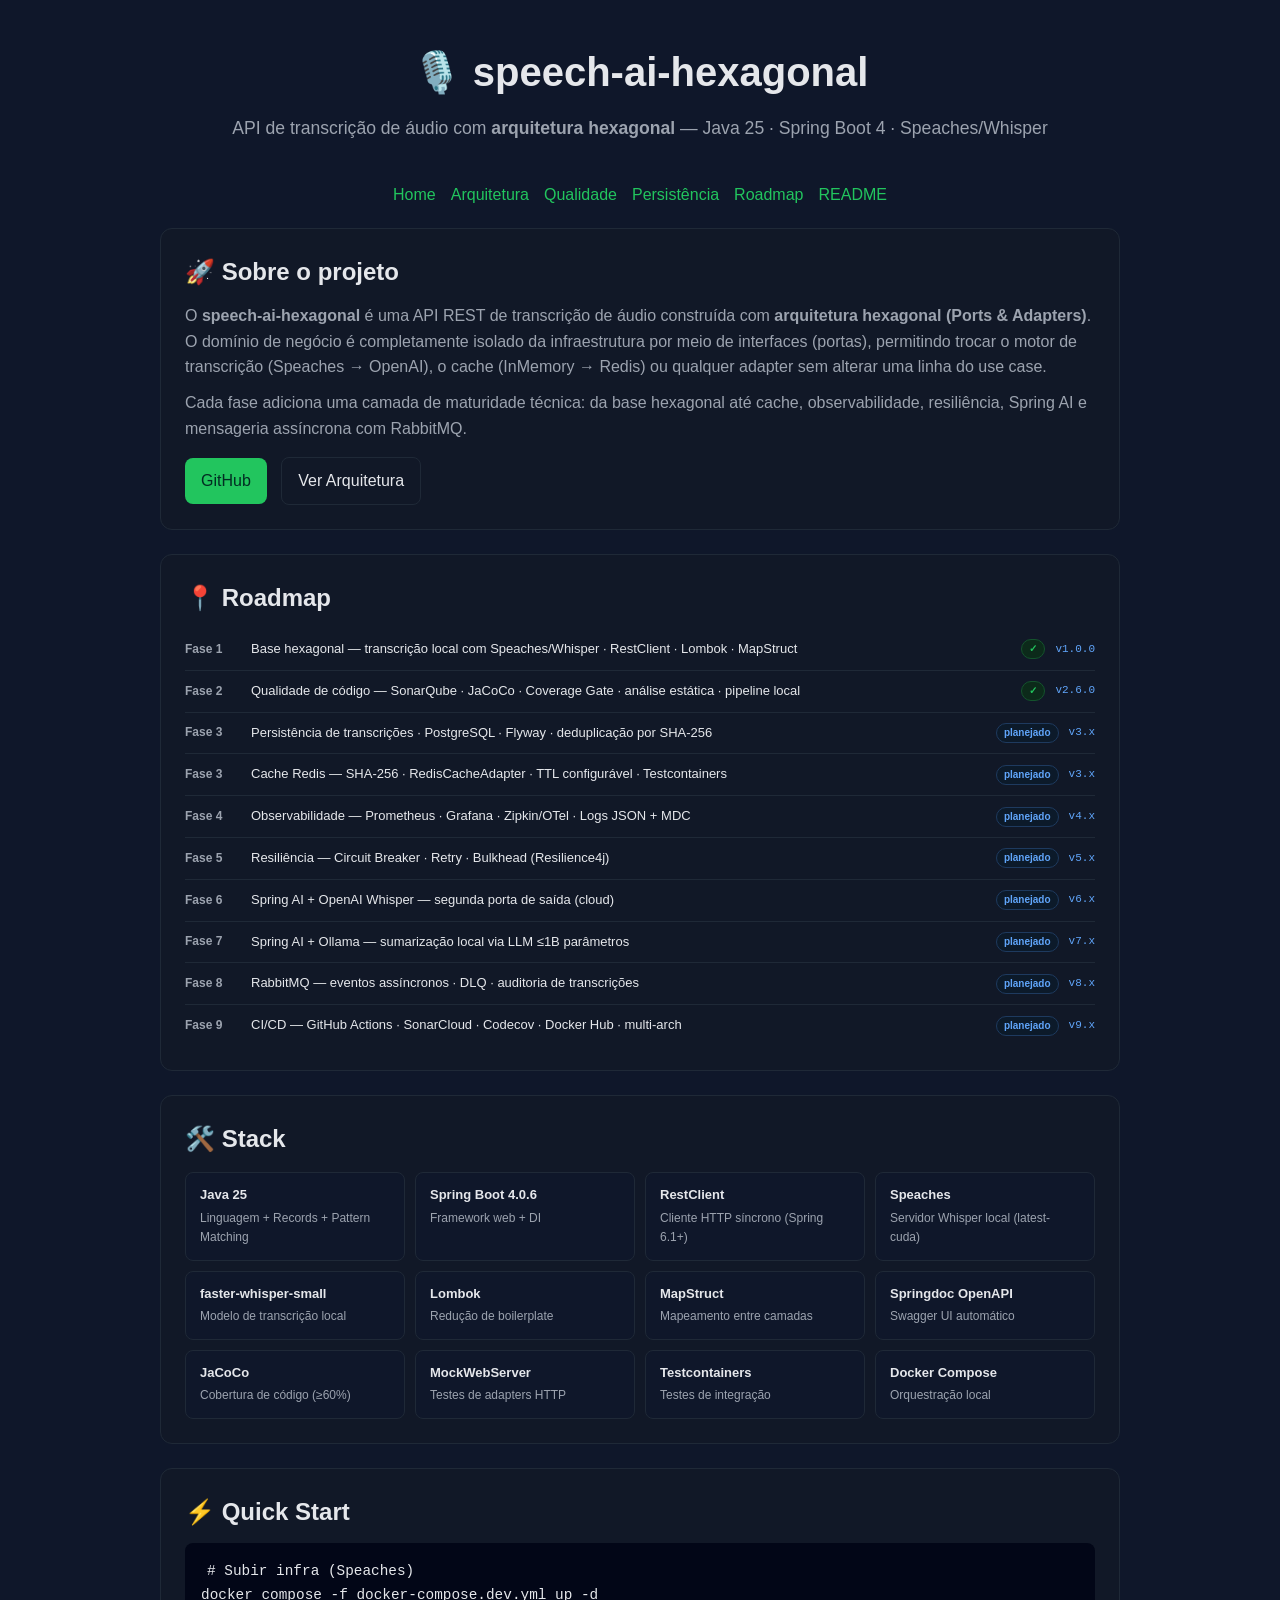
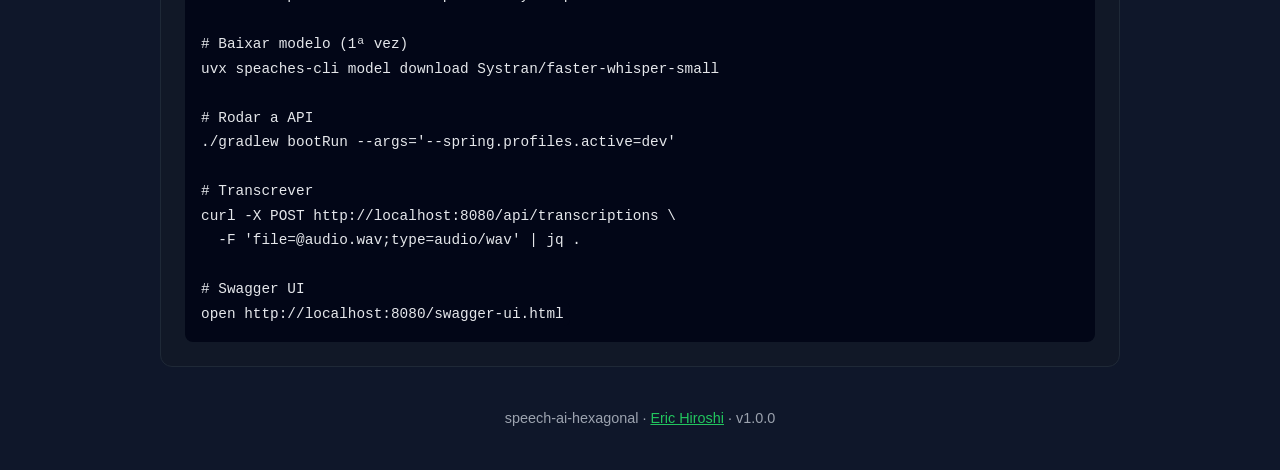
==== docs/index.html @ 63d4f08a "chore(database): configurar PostgreSQL, JPA e Flyway na infraestrutura - adicionar dependências Spri" ====
<!DOCTYPE html>
<html lang="pt-BR">
<head>
  <meta charset="UTF-8" />
  <meta name="viewport" content="width=device-width, initial-scale=1.0" />
  <title>speech-ai-hexagonal</title>
  <link rel="stylesheet" href="styles.css" />
  <style>
    .stack-grid { display: grid; grid-template-columns: repeat(auto-fit, minmax(180px, 1fr)); gap: 10px; margin-top: 14px; }
    .stack-item { background: #0f172a; border: 1px solid var(--border); border-radius: 8px; padding: 12px 14px; }
    .stack-item .name { font-size: 13px; font-weight: 600; color: var(--text); }
    .stack-item .desc { font-size: 12px; color: var(--muted); margin-top: 3px; }
    .badge { display: inline-block; font-size: 10px; font-weight: 600; padding: 1px 7px; border-radius: 99px; vertical-align: middle; margin-left: 5px; }
    .done    { background: #0c2a1a; color: #22c55e; border: 1px solid #14532d; }
    .planned { background: #0c1a2a; color: #60a5fa; border: 1px solid #1e3a5f; }
    .phase-row { display: flex; align-items: center; gap: 10px; padding: 10px 0; border-bottom: 1px solid var(--border); }
    .phase-row:last-child { border-bottom: none; }
    .phase-num { font-size: 12px; font-weight: 600; color: var(--muted); min-width: 56px; }
    .phase-desc { font-size: 13px; color: var(--text); flex: 1; }
    .phase-ver { font-size: 11px; color: #60a5fa; font-family: 'Courier New', monospace; }
  </style>
</head>
<body>
  <div class="container">
    <header>
      <h1>🎙️ speech-ai-hexagonal</h1>
      <p class="subtitle">API de transcrição de áudio com <strong>arquitetura hexagonal</strong> — Java 25 · Spring Boot 4 · Speaches/Whisper</p>
    </header>

    <nav>
      <a href="index.html">Home</a>
      <a href="architecture.html">Arquitetura</a>
      <a href="quality.html">Qualidade</a>
      <a href="persistence.html">Persistência</a>
      <a href="roadmap.html">Roadmap</a>
      <a href="https://github.com/erichiroshi/speech-ai-hexagonal/blob/main/README.md">README</a>
    </nav>

    <section class="card">
      <h2>🚀 Sobre o projeto</h2>
      <p>
        O <strong>speech-ai-hexagonal</strong> é uma API REST de transcrição de áudio construída com
        <strong>arquitetura hexagonal (Ports &amp; Adapters)</strong>.
        O domínio de negócio é completamente isolado da infraestrutura por meio de interfaces (portas),
        permitindo trocar o motor de transcrição (Speaches → OpenAI), o cache (InMemory → Redis) ou
        qualquer adapter sem alterar uma linha do use case.
      </p>
      <p style="margin-top:10px">
        Cada fase adiciona uma camada de maturidade técnica: da base hexagonal até cache, observabilidade,
        resiliência, Spring AI e mensageria assíncrona com RabbitMQ.
      </p>
      <div class="actions">
        <a href="https://github.com/erichiroshi/speech-ai-hexagonal" class="btn btn-primary" target="_blank">GitHub</a>
        <a href="architecture.html" class="btn btn-outline">Ver Arquitetura</a>
      </div>
    </section>

    <section class="card">
      <h2>📍 Roadmap</h2>

      <div class="phase-row">
        <span class="phase-num">Fase 1</span>
        <span class="phase-desc">
          Base hexagonal — transcrição local com Speaches/Whisper · RestClient · Lombok · MapStruct
        </span>
        <span class="badge done">✓</span>
        <span class="phase-ver">v1.0.0</span>
      </div>

      <div class="phase-row">
        <span class="phase-num">Fase 2</span>
        <span class="phase-desc">
          Qualidade de código — SonarQube · JaCoCo · Coverage Gate · análise estática · pipeline local
        </span>
        <span class="badge done">✓</span>
        <span class="phase-ver">v2.6.0</span>
      </div>

      <div class="phase-row">
        <span class="phase-num">Fase 3</span>
        <span class="phase-desc">
          Persistência de transcrições · PostgreSQL · Flyway · deduplicação por SHA-256
        </span>
        <span class="badge planned">planejado</span>
        <span class="phase-ver">v3.x</span>
      </div>

      <div class="phase-row">
        <span class="phase-num">Fase 3</span>
        <span class="phase-desc">
          Cache Redis — SHA-256 · RedisCacheAdapter · TTL configurável · Testcontainers
        </span>
        <span class="badge planned">planejado</span>
        <span class="phase-ver">v3.x</span>
      </div>


      <div class="phase-row">
        <span class="phase-num">Fase 4</span>
        <span class="phase-desc">
          Observabilidade — Prometheus · Grafana · Zipkin/OTel · Logs JSON + MDC
        </span>
        <span class="badge planned">planejado</span>
        <span class="phase-ver">v4.x</span>
      </div>

      <div class="phase-row">
        <span class="phase-num">Fase 5</span>
        <span class="phase-desc">
          Resiliência — Circuit Breaker · Retry · Bulkhead (Resilience4j)
        </span>
        <span class="badge planned">planejado</span>
        <span class="phase-ver">v5.x</span>
      </div>

      <div class="phase-row">
        <span class="phase-num">Fase 6</span>
        <span class="phase-desc">
          Spring AI + OpenAI Whisper — segunda porta de saída (cloud)
        </span>
        <span class="badge planned">planejado</span>
        <span class="phase-ver">v6.x</span>
      </div>

      <div class="phase-row">
        <span class="phase-num">Fase 7</span>
        <span class="phase-desc">
          Spring AI + Ollama — sumarização local via LLM ≤1B parâmetros
        </span>
        <span class="badge planned">planejado</span>
        <span class="phase-ver">v7.x</span>
      </div>

      <div class="phase-row">
        <span class="phase-num">Fase 8</span>
        <span class="phase-desc">
          RabbitMQ — eventos assíncronos · DLQ · auditoria de transcrições
        </span>
        <span class="badge planned">planejado</span>
        <span class="phase-ver">v8.x</span>
      </div>

      <div class="phase-row">
        <span class="phase-num">Fase 9</span>
        <span class="phase-desc">
          CI/CD — GitHub Actions · SonarCloud · Codecov · Docker Hub · multi-arch
        </span>
        <span class="badge planned">planejado</span>
        <span class="phase-ver">v9.x</span>
      </div>
    </section>

    <section class="card">
      <h2>🛠️ Stack</h2>
      <div class="stack-grid">
        <div class="stack-item"><div class="name">Java 25</div><div class="desc">Linguagem + Records + Pattern Matching</div></div>
        <div class="stack-item"><div class="name">Spring Boot 4.0.6</div><div class="desc">Framework web + DI</div></div>
        <div class="stack-item"><div class="name">RestClient</div><div class="desc">Cliente HTTP síncrono (Spring 6.1+)</div></div>
        <div class="stack-item"><div class="name">Speaches</div><div class="desc">Servidor Whisper local (latest-cuda)</div></div>
        <div class="stack-item"><div class="name">faster-whisper-small</div><div class="desc">Modelo de transcrição local</div></div>
        <div class="stack-item"><div class="name">Lombok</div><div class="desc">Redução de boilerplate</div></div>
        <div class="stack-item"><div class="name">MapStruct</div><div class="desc">Mapeamento entre camadas</div></div>
        <div class="stack-item"><div class="name">Springdoc OpenAPI</div><div class="desc">Swagger UI automático</div></div>
        <div class="stack-item"><div class="name">JaCoCo</div><div class="desc">Cobertura de código (≥60%)</div></div>
        <div class="stack-item"><div class="name">MockWebServer</div><div class="desc">Testes de adapters HTTP</div></div>
        <div class="stack-item"><div class="name">Testcontainers</div><div class="desc">Testes de integração</div></div>
        <div class="stack-item"><div class="name">Docker Compose</div><div class="desc">Orquestração local</div></div>
      </div>
    </section>

    <section class="card">
      <h2>⚡ Quick Start</h2>
      <pre style="background:#020617;padding:16px;border-radius:8px;font-size:13px;overflow-x:auto;line-height:1.7"><code># Subir infra (Speaches)
docker compose -f docker-compose.dev.yml up -d

# Baixar modelo (1ª vez)
uvx speaches-cli model download Systran/faster-whisper-small

# Rodar a API
./gradlew bootRun --args='--spring.profiles.active=dev'

# Transcrever
curl -X POST http://localhost:8080/api/transcriptions \
  -F 'file=@audio.wav;type=audio/wav' | jq .

# Swagger UI
open http://localhost:8080/swagger-ui.html</code></pre>
    </section>

    <footer>
      <p>speech-ai-hexagonal · <a href="https://github.com/erichiroshi" style="color:var(--primary)">Eric Hiroshi</a> · v1.0.0</p>
    </footer>
  </div>
</body>
</html>
---- docs/styles.css ----
:root {
        --bg: #0f172a;
        --card: #111827;
        --primary: #22c55e;
        --text: #e5e7eb;
        --muted: #9ca3af;
        --border: #1f2937;
    }

    * {
        box-sizing: border-box;
        margin: 0;
        padding: 0;
    }

    body {
        font-family: -apple-system, BlinkMacSystemFont, 'Segoe UI', Roboto, sans-serif;
        background: var(--bg);
        color: var(--text);
        line-height: 1.6;
    }

    .container {
        max-width: 1000px;
        margin: 0 auto;
        padding: 40px 20px;
    }

    header {
        text-align: center;
        margin-bottom: 40px;
    }

    header img {
        width: 120px;
        border-radius: 12px;
        margin-bottom: 16px;
    }

    nav {
        display: flex;
        gap: 15px;
        justify-content: center;
        margin: 20px 0;
    }

    nav a {
        color: #22c55e;
        text-decoration: none;
    }

    h1 {
        font-size: 2.5rem;
        margin-bottom: 10px;
    }

    p.subtitle {
        color: var(--muted);
        font-size: 1.1rem;
    }

    .logo-perfil {
        width: 250px;
        /* Ajuste o valor conforme necessário */
        height: auto;
        border-radius: 12px;
        /* Opcional: arredonda levemente as bordas */
    }

    .card {
        background: var(--card);
        border: 1px solid var(--border);
        border-radius: 12px;
        padding: 24px;
        margin-bottom: 24px;
    }

    .card h2 {
        margin-bottom: 12px;
        font-size: 1.5rem;
    }

    .card p {
        color: var(--muted);
    }

    .actions {
        margin-top: 16px;
    }

    .btn {
        display: inline-block;
        padding: 10px 16px;
        border-radius: 8px;
        text-decoration: none;
        font-weight: 500;
        margin-right: 10px;
        transition: 0.2s;
    }

    .btn-primary {
        background: var(--primary);
        color: #022c22;
    }

    .btn-primary:hover {
        opacity: 0.85;
    }

    .btn-outline {
        border: 1px solid var(--border);
        color: var(--text);
    }

    .btn-outline:hover {
        background: #1f2937;
    }

    footer {
        text-align: center;
        margin-top: 40px;
        color: var(--muted);
        font-size: 0.9rem;
    }

    code {
        background: #020617;
        padding: 4px 6px;
        border-radius: 6px;
        font-size: 0.9rem;
    }
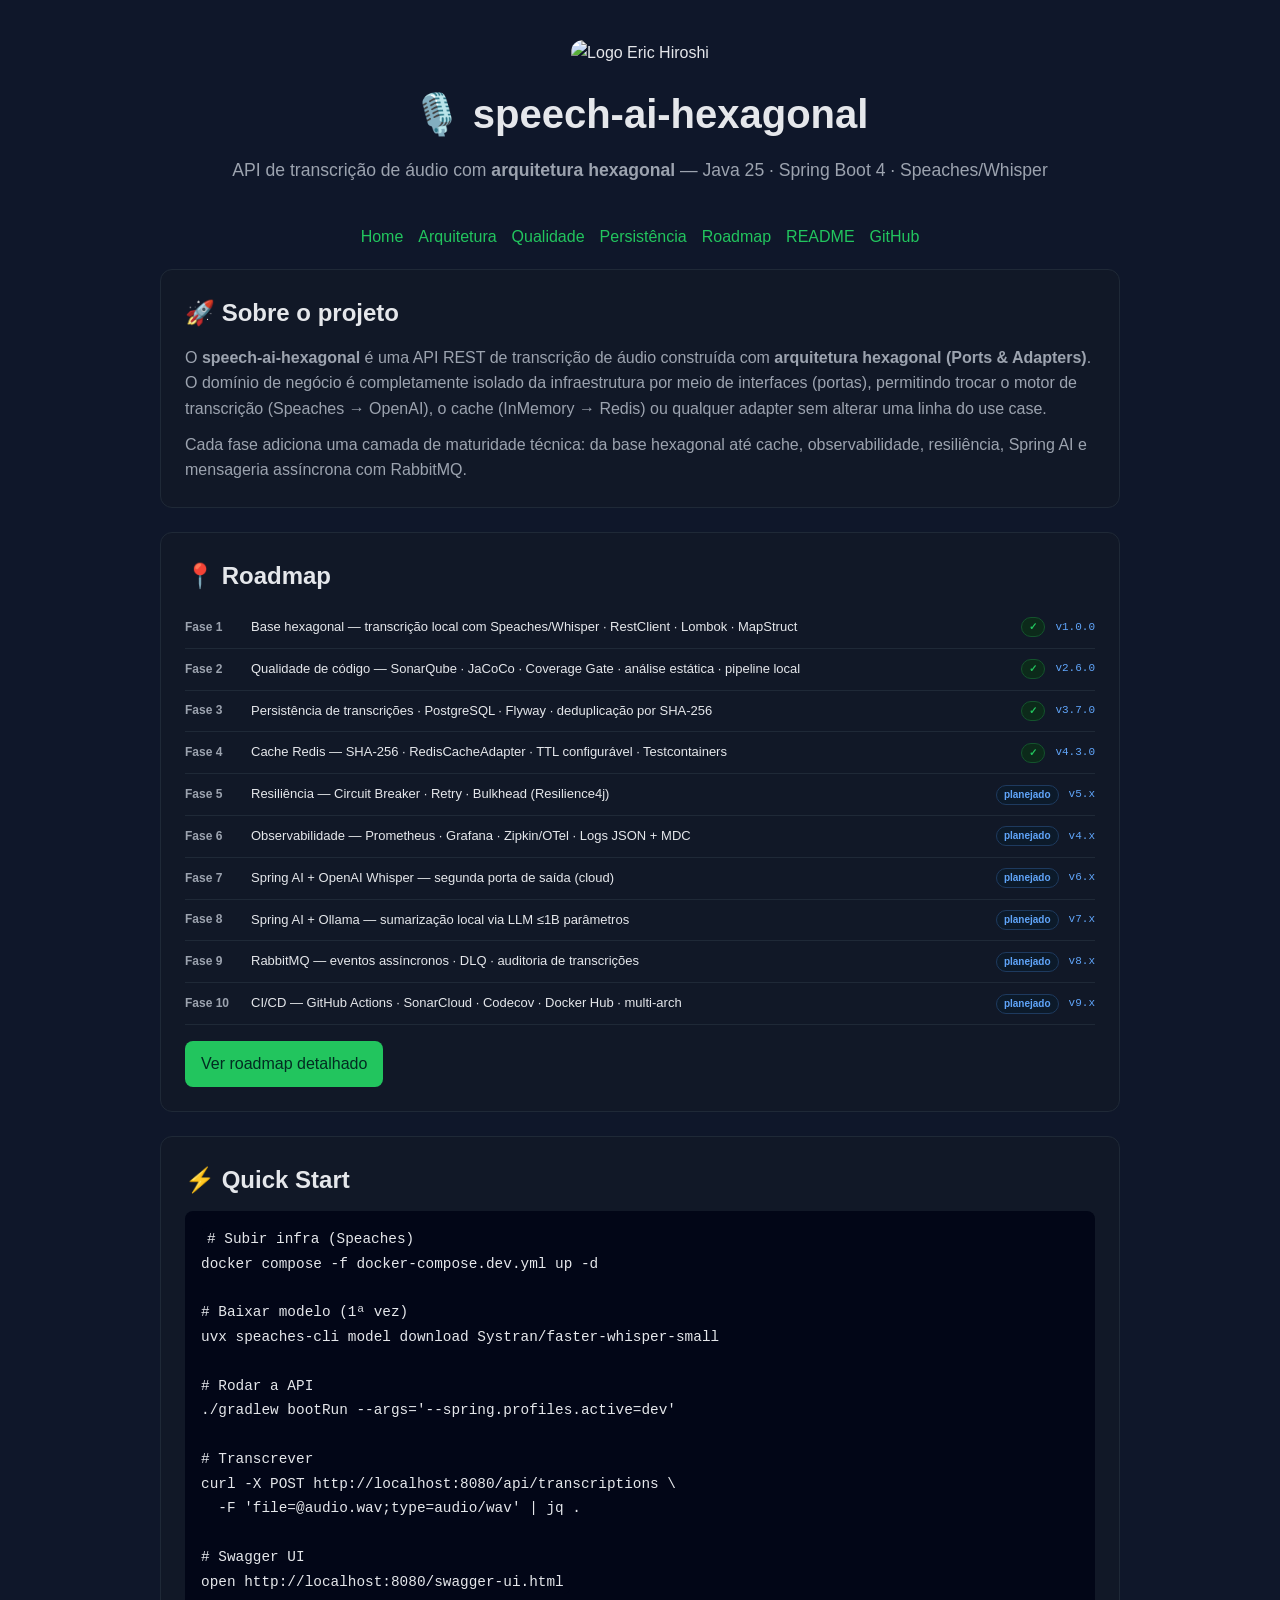
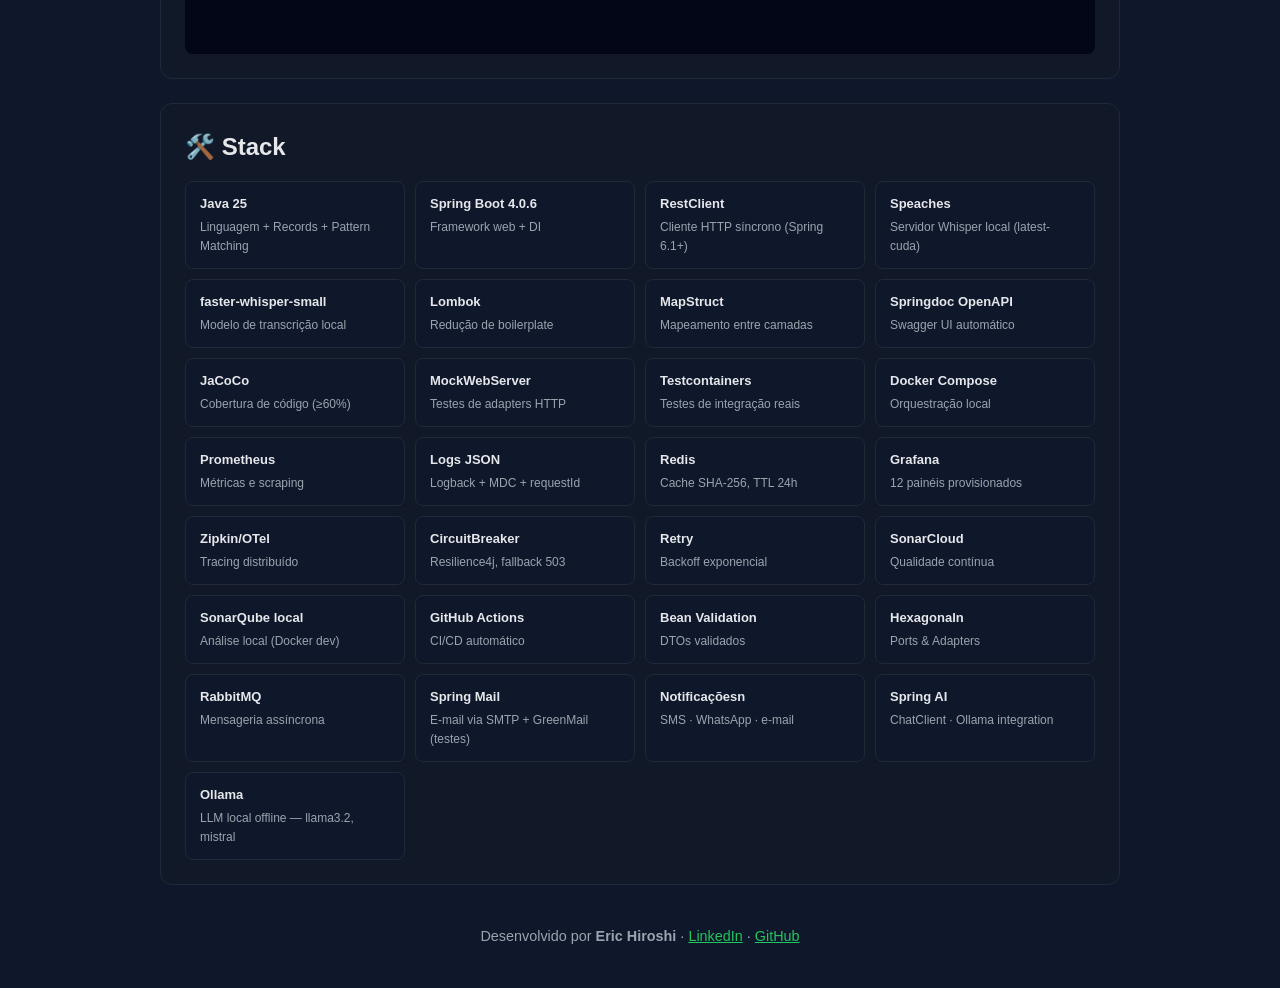
==== commit 146700fb: "feat(resilience): adicionar Circuit Breaker, Retry e Bulkhead no SpeachesAdapter - implementar Circu" ====
--- a/docs/index.html
+++ b/docs/index.html
@@ -1,30 +1,102 @@
 <!DOCTYPE html>
 <html lang="pt-BR">
+
 <head>
   <meta charset="UTF-8" />
   <meta name="viewport" content="width=device-width, initial-scale=1.0" />
   <title>speech-ai-hexagonal</title>
   <link rel="stylesheet" href="styles.css" />
   <style>
-    .stack-grid { display: grid; grid-template-columns: repeat(auto-fit, minmax(180px, 1fr)); gap: 10px; margin-top: 14px; }
-    .stack-item { background: #0f172a; border: 1px solid var(--border); border-radius: 8px; padding: 12px 14px; }
-    .stack-item .name { font-size: 13px; font-weight: 600; color: var(--text); }
-    .stack-item .desc { font-size: 12px; color: var(--muted); margin-top: 3px; }
-    .badge { display: inline-block; font-size: 10px; font-weight: 600; padding: 1px 7px; border-radius: 99px; vertical-align: middle; margin-left: 5px; }
-    .done    { background: #0c2a1a; color: #22c55e; border: 1px solid #14532d; }
-    .planned { background: #0c1a2a; color: #60a5fa; border: 1px solid #1e3a5f; }
-    .phase-row { display: flex; align-items: center; gap: 10px; padding: 10px 0; border-bottom: 1px solid var(--border); }
-    .phase-row:last-child { border-bottom: none; }
-    .phase-num { font-size: 12px; font-weight: 600; color: var(--muted); min-width: 56px; }
-    .phase-desc { font-size: 13px; color: var(--text); flex: 1; }
-    .phase-ver { font-size: 11px; color: #60a5fa; font-family: 'Courier New', monospace; }
+    .stack-grid {
+      display: grid;
+      grid-template-columns: repeat(auto-fit, minmax(180px, 1fr));
+      gap: 10px;
+      margin-top: 14px;
+    }
+
+    .stack-item {
+      background: #0f172a;
+      border: 1px solid var(--border);
+      border-radius: 8px;
+      padding: 12px 14px;
+    }
+
+    .stack-item .name {
+      font-size: 13px;
+      font-weight: 600;
+      color: var(--text);
+    }
+
+    .stack-item .desc {
+      font-size: 12px;
+      color: var(--muted);
+      margin-top: 3px;
+    }
+
+    .badge {
+      display: inline-block;
+      font-size: 10px;
+      font-weight: 600;
+      padding: 1px 7px;
+      border-radius: 99px;
+      vertical-align: middle;
+      margin-left: 5px;
+    }
+
+    .done {
+      background: #0c2a1a;
+      color: #22c55e;
+      border: 1px solid #14532d;
+    }
+
+    .planned {
+      background: #0c1a2a;
+      color: #60a5fa;
+      border: 1px solid #1e3a5f;
+    }
+
+    .phase-row {
+      display: flex;
+      align-items: center;
+      gap: 10px;
+      padding: 10px 0;
+      border-bottom: 1px solid var(--border);
+    }
+
+    .phase-row:last-child {
+      border-bottom: none;
+    }
+
+    .phase-num {
+      font-size: 12px;
+      font-weight: 600;
+      color: var(--muted);
+      min-width: 56px;
+    }
+
+    .phase-desc {
+      font-size: 13px;
+      color: var(--text);
+      flex: 1;
+    }
+
+    .phase-ver {
+      font-size: 11px;
+      color: #60a5fa;
+      font-family: 'Courier New', monospace;
+    }
   </style>
 </head>
+
 <body>
   <div class="container">
     <header>
+      <img class="logo-perfil"
+        src="https://github.com/erichiroshi/dio-speech-ai/blob/main/images/logo%20eric%20hiroshi.png?raw=true"
+        alt="Logo Eric Hiroshi" />
       <h1>🎙️ speech-ai-hexagonal</h1>
-      <p class="subtitle">API de transcrição de áudio com <strong>arquitetura hexagonal</strong> — Java 25 · Spring Boot 4 · Speaches/Whisper</p>
+      <p class="subtitle">API de transcrição de áudio com <strong>arquitetura hexagonal</strong> — Java 25 · Spring Boot
+        4 · Speaches/Whisper</p>
     </header>
 
     <nav>
@@ -34,6 +106,7 @@
       <a href="persistence.html">Persistência</a>
       <a href="roadmap.html">Roadmap</a>
       <a href="https://github.com/erichiroshi/speech-ai-hexagonal/blob/main/README.md">README</a>
+      <a href="https://github.com/erichiroshi/speech-ai-hexagonal">GitHub</a>
     </nav>
 
     <section class="card">
@@ -49,10 +122,6 @@
         Cada fase adiciona uma camada de maturidade técnica: da base hexagonal até cache, observabilidade,
         resiliência, Spring AI e mensageria assíncrona com RabbitMQ.
       </p>
-      <div class="actions">
-        <a href="https://github.com/erichiroshi/speech-ai-hexagonal" class="btn btn-primary" target="_blank">GitHub</a>
-        <a href="architecture.html" class="btn btn-outline">Ver Arquitetura</a>
-      </div>
     </section>
 
     <section class="card">
@@ -81,22 +150,30 @@
         <span class="phase-desc">
           Persistência de transcrições · PostgreSQL · Flyway · deduplicação por SHA-256
         </span>
-        <span class="badge planned">planejado</span>
-        <span class="phase-ver">v3.x</span>
-      </div>
-
-      <div class="phase-row">
-        <span class="phase-num">Fase 3</span>
+        <span class="badge done">✓</span>
+        <span class="phase-ver">v3.7.0</span>
+      </div>
+
+      <div class="phase-row">
+        <span class="phase-num">Fase 4</span>
         <span class="phase-desc">
           Cache Redis — SHA-256 · RedisCacheAdapter · TTL configurável · Testcontainers
         </span>
-        <span class="badge planned">planejado</span>
-        <span class="phase-ver">v3.x</span>
-      </div>
-
-
-      <div class="phase-row">
-        <span class="phase-num">Fase 4</span>
+        <span class="badge done">✓</span>
+        <span class="phase-ver">v4.3.0</span>
+      </div>
+
+      <div class="phase-row">
+        <span class="phase-num">Fase 5</span>
+        <span class="phase-desc">
+          Resiliência — Circuit Breaker · Retry · Bulkhead (Resilience4j)
+        </span>
+        <span class="badge planned">planejado</span>
+        <span class="phase-ver">v5.x</span>
+      </div>
+
+      <div class="phase-row">
+        <span class="phase-num">Fase 6</span>
         <span class="phase-desc">
           Observabilidade — Prometheus · Grafana · Zipkin/OTel · Logs JSON + MDC
         </span>
@@ -105,16 +182,7 @@
       </div>
 
       <div class="phase-row">
-        <span class="phase-num">Fase 5</span>
-        <span class="phase-desc">
-          Resiliência — Circuit Breaker · Retry · Bulkhead (Resilience4j)
-        </span>
-        <span class="badge planned">planejado</span>
-        <span class="phase-ver">v5.x</span>
-      </div>
-
-      <div class="phase-row">
-        <span class="phase-num">Fase 6</span>
+        <span class="phase-num">Fase 7</span>
         <span class="phase-desc">
           Spring AI + OpenAI Whisper — segunda porta de saída (cloud)
         </span>
@@ -123,7 +191,7 @@
       </div>
 
       <div class="phase-row">
-        <span class="phase-num">Fase 7</span>
+        <span class="phase-num">Fase 8</span>
         <span class="phase-desc">
           Spring AI + Ollama — sumarização local via LLM ≤1B parâmetros
         </span>
@@ -132,7 +200,7 @@
       </div>
 
       <div class="phase-row">
-        <span class="phase-num">Fase 8</span>
+        <span class="phase-num">Fase 9</span>
         <span class="phase-desc">
           RabbitMQ — eventos assíncronos · DLQ · auditoria de transcrições
         </span>
@@ -141,36 +209,23 @@
       </div>
 
       <div class="phase-row">
-        <span class="phase-num">Fase 9</span>
+        <span class="phase-num">Fase 10</span>
         <span class="phase-desc">
           CI/CD — GitHub Actions · SonarCloud · Codecov · Docker Hub · multi-arch
         </span>
         <span class="badge planned">planejado</span>
         <span class="phase-ver">v9.x</span>
       </div>
-    </section>
-
-    <section class="card">
-      <h2>🛠️ Stack</h2>
-      <div class="stack-grid">
-        <div class="stack-item"><div class="name">Java 25</div><div class="desc">Linguagem + Records + Pattern Matching</div></div>
-        <div class="stack-item"><div class="name">Spring Boot 4.0.6</div><div class="desc">Framework web + DI</div></div>
-        <div class="stack-item"><div class="name">RestClient</div><div class="desc">Cliente HTTP síncrono (Spring 6.1+)</div></div>
-        <div class="stack-item"><div class="name">Speaches</div><div class="desc">Servidor Whisper local (latest-cuda)</div></div>
-        <div class="stack-item"><div class="name">faster-whisper-small</div><div class="desc">Modelo de transcrição local</div></div>
-        <div class="stack-item"><div class="name">Lombok</div><div class="desc">Redução de boilerplate</div></div>
-        <div class="stack-item"><div class="name">MapStruct</div><div class="desc">Mapeamento entre camadas</div></div>
-        <div class="stack-item"><div class="name">Springdoc OpenAPI</div><div class="desc">Swagger UI automático</div></div>
-        <div class="stack-item"><div class="name">JaCoCo</div><div class="desc">Cobertura de código (≥60%)</div></div>
-        <div class="stack-item"><div class="name">MockWebServer</div><div class="desc">Testes de adapters HTTP</div></div>
-        <div class="stack-item"><div class="name">Testcontainers</div><div class="desc">Testes de integração</div></div>
-        <div class="stack-item"><div class="name">Docker Compose</div><div class="desc">Orquestração local</div></div>
+
+      <div class="actions" style="margin-top: 16px;">
+        <a class="btn btn-primary" href="roadmap.html">Ver roadmap detalhado</a>
       </div>
     </section>
 
     <section class="card">
       <h2>⚡ Quick Start</h2>
-      <pre style="background:#020617;padding:16px;border-radius:8px;font-size:13px;overflow-x:auto;line-height:1.7"><code># Subir infra (Speaches)
+      <pre style="background:#020617;padding:16px;border-radius:8px;font-size:13px;overflow-x:auto;line-height:1.7">
+<code># Subir infra (Speaches)
 docker compose -f docker-compose.dev.yml up -d
 
 # Baixar modelo (1ª vez)
@@ -184,12 +239,54 @@
   -F 'file=@audio.wav;type=audio/wav' | jq .
 
 # Swagger UI
-open http://localhost:8080/swagger-ui.html</code></pre>
+open http://localhost:8080/swagger-ui.html
+</code>
+    </pre>
+    </section>
+
+    <section class="card">
+      <h2>🛠️ Stack</h2>
+      <div class="stack-grid">
+        <div class="stack-item"><div class="name">Java 25</div>   <div class="desc">Linguagem + Records + Pattern Matching</div></div>
+        <div class="stack-item"><div class="name">Spring Boot 4.0.6</div>   <div class="desc">Framework web + DI</div></div>
+        <div class="stack-item"><div class="name">RestClient</div>    <div class="desc">Cliente HTTP síncrono (Spring 6.1+)</div></div>
+        <div class="stack-item"><div class="name">Speaches</div>    <div class="desc">Servidor Whisper local (latest-cuda)</div></div>
+        <div class="stack-item"><div class="name">faster-whisper-small</div>    <div class="desc">Modelo de transcrição local</div></div>
+        <div class="stack-item"><div class="name">Lombok</div>    <div class="desc">Redução de boilerplate</div></div>
+        <div class="stack-item"><div class="name">MapStruct</div>   <div class="desc">Mapeamento entre camadas</div></div>
+        <div class="stack-item"><div class="name">Springdoc OpenAPI</div>   <div class="desc">Swagger UI automático</div></div>
+        <div class="stack-item"><div class="name">JaCoCo</div>    <div class="desc">Cobertura de código (≥60%)</div></div>
+        <div class="stack-item"><div class="name">MockWebServer</div>   <div class="desc">Testes de adapters HTTP</div></div>
+        <div class="stack-item"><div class="name">Testcontainers</div>    <div class="desc">Testes de integração reais</div></div>
+        <div class="stack-item"><div class="name">Docker Compose</div>    <div class="desc">Orquestração local</div></div>
+        <div class="stack-item"><div class="name">Prometheus</div>   <div class="desc">Métricas e scraping</div></div>
+        <div class="stack-item"><div class="name">Logs JSON</div>   <div class="desc">Logback + MDC + requestId</div></div>
+        <div class="stack-item"><div class="name">Redis</div>   <div class="desc">Cache SHA-256, TTL 24h</div></div>
+        <div class="stack-item"><div class="name">Grafana</div>   <div class="desc">12 painéis provisionados</div></div>
+        <div class="stack-item"><div class="name">Zipkin/OTel</div>   <div class="desc">Tracing distribuído</div></div>
+        <div class="stack-item"><div class="name">CircuitBreaker</div>    <div class="desc">Resilience4j, fallback 503</div></div>
+        <div class="stack-item"><div class="name">Retry</div>   <div class="desc">Backoff exponencial</div></div>
+        <div class="stack-item"><div class="name">SonarCloud</div>    <div class="desc">Qualidade contínua</div></div>
+        <div class="stack-item"><div class="name">SonarQube local</div>   <div class="desc">Análise local (Docker dev)</div></div>
+        <div class="stack-item"><div class="name">GitHub Actions</div>    <div class="desc">CI/CD automático</div></div>
+        <div class="stack-item"><div class="name">Bean Validation</div>   <div class="desc">DTOs validados</div></div>
+        <div class="stack-item"><div class="name">Hexagonaln</div>   <div class="desc">Ports & Adapters</div></div>
+        <div class="stack-item"><div class="name">RabbitMQ</div>    <div class="desc">Mensageria assíncrona</div></div>
+        <div class="stack-item"><div class="name">Spring Mail</div>   <div class="desc">E-mail via SMTP + GreenMail (testes)</div></div>
+        <div class="stack-item"><div class="name">Notificaçõesn</div>    <div class="desc">SMS · WhatsApp · e-mail</div></div>
+        <div class="stack-item"><div class="name">Spring AI</div>    <div class="desc">ChatClient · Ollama integration</div></div>
+        <div class="stack-item"><div class="name">Ollama</div>   <div class="desc">LLM local offline — llama3.2, mistral</div></div>
+      </div>
     </section>
 
     <footer>
-      <p>speech-ai-hexagonal · <a href="https://github.com/erichiroshi" style="color:var(--primary)">Eric Hiroshi</a> · v1.0.0</p>
+      <p>Desenvolvido por <strong>Eric Hiroshi</strong> ·
+        <a href="https://www.linkedin.com/in/eric-hiroshi/" style="color:var(--primary)">LinkedIn</a> ·
+        <a href="https://github.com/erichiroshi" style="color:var(--primary)">GitHub</a>
+      </p>
+    </footer>
     </footer>
   </div>
 </body>
-</html>
+
+</html>
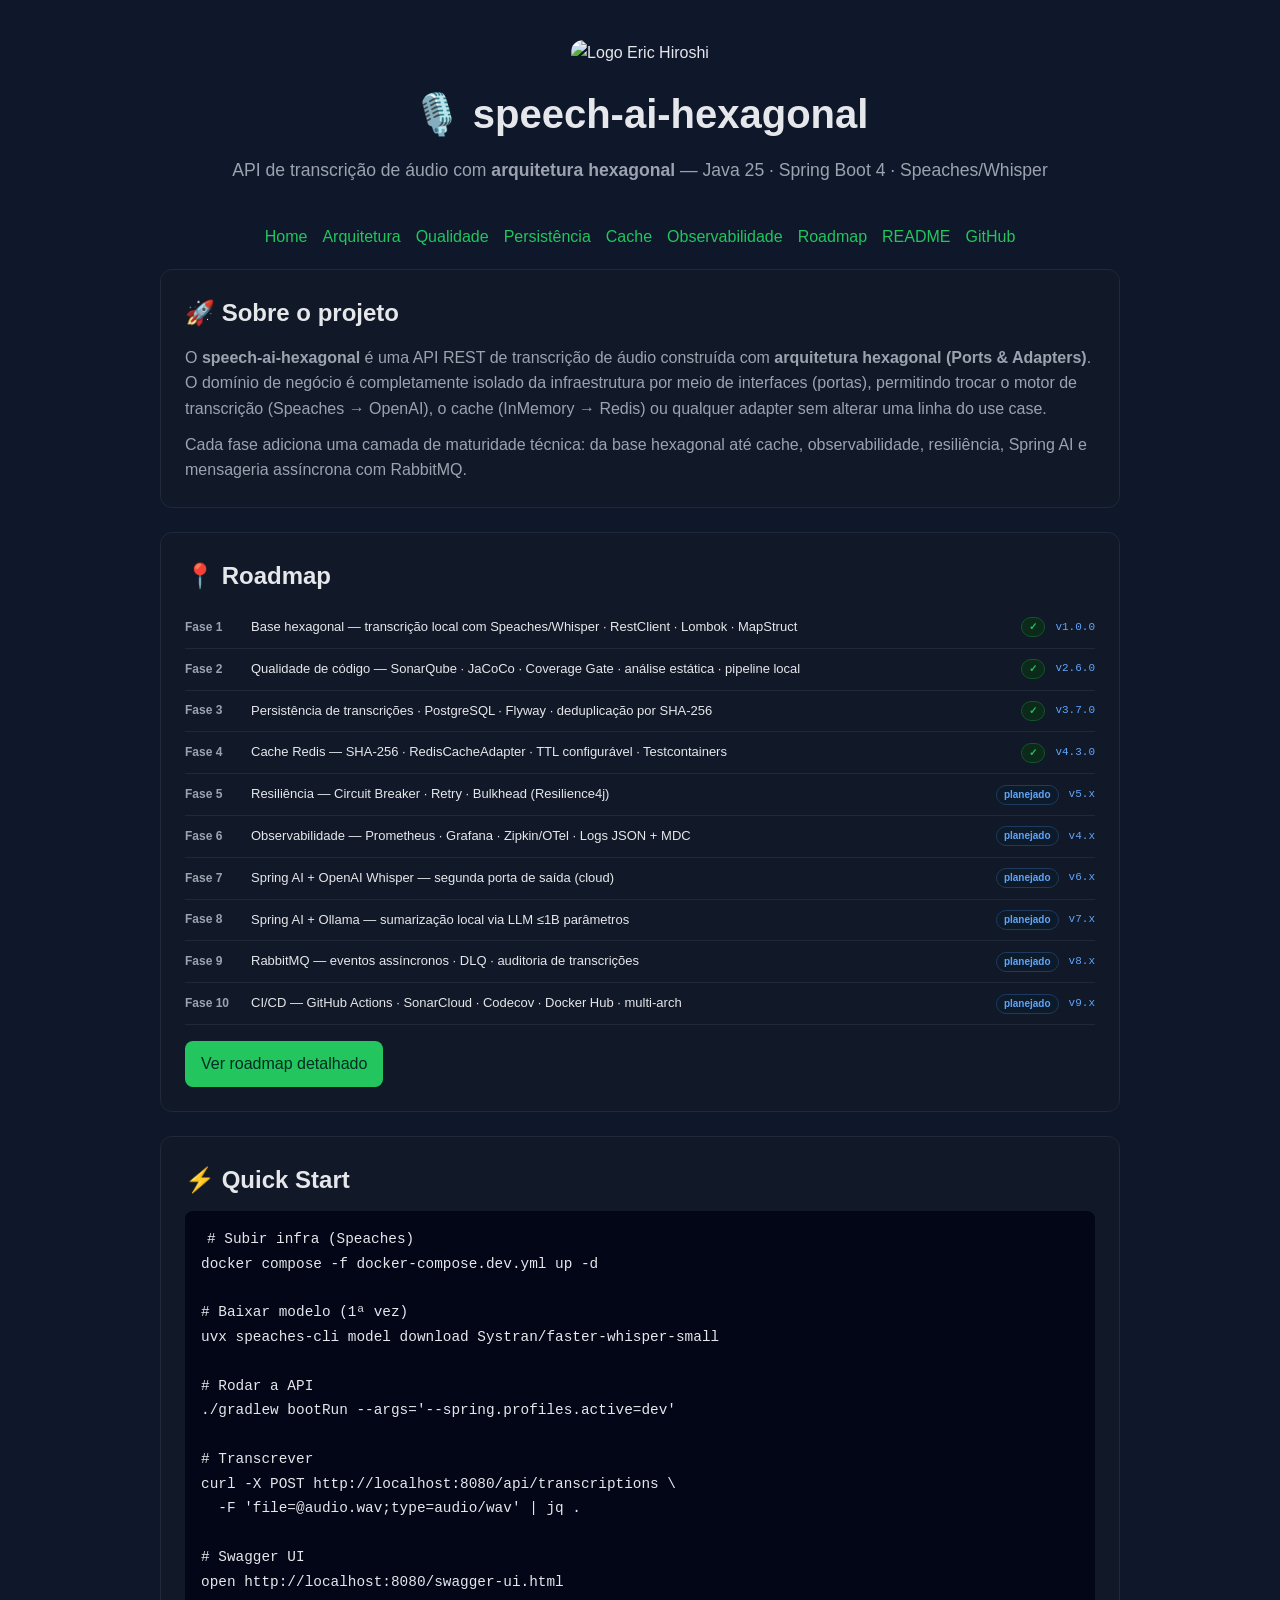
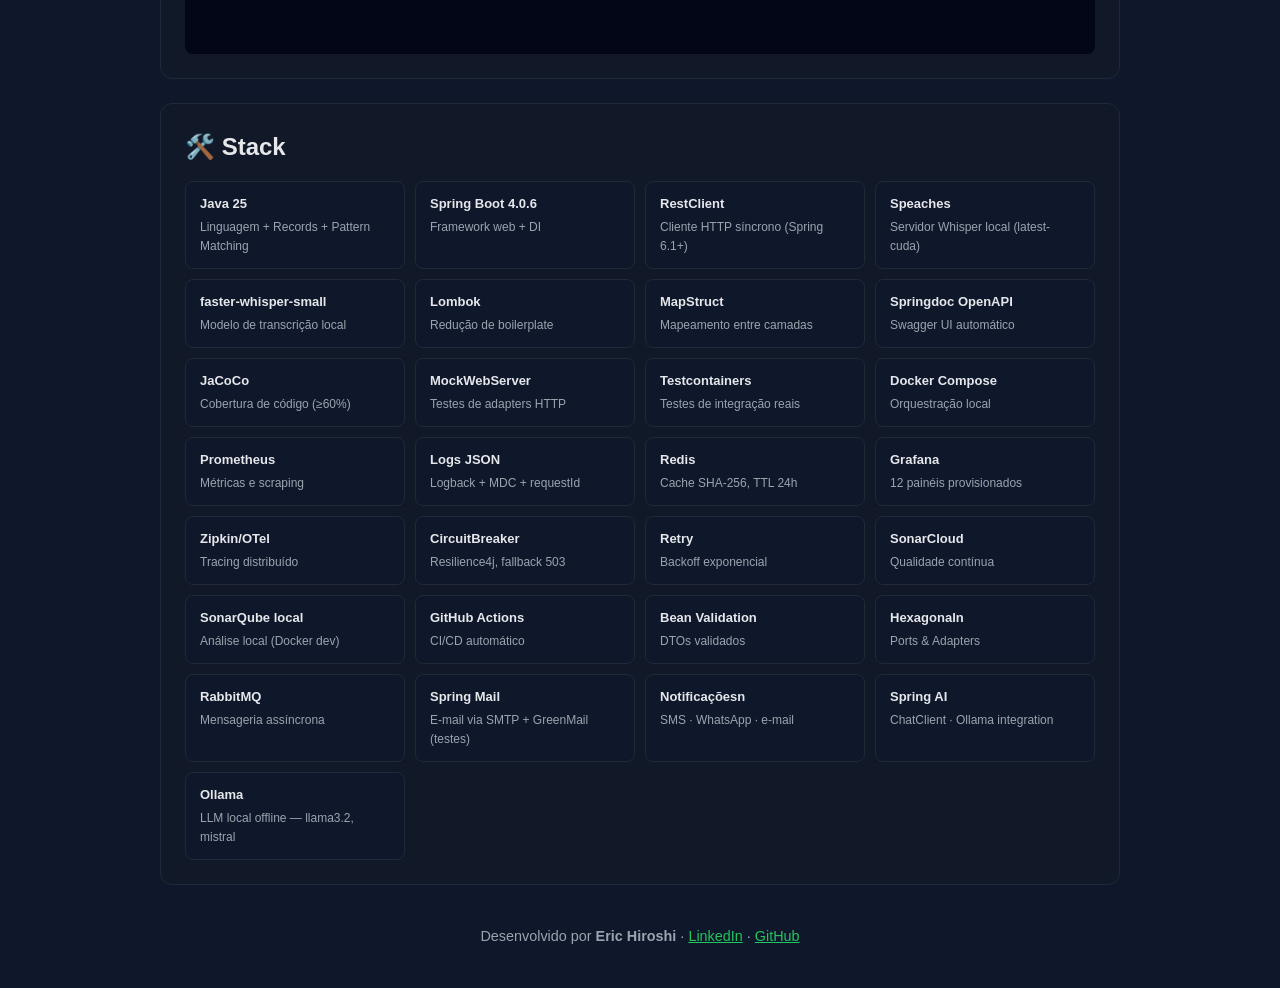
==== commit 3ad24a63: "feat(observability): adicionar métricas, tracing distribuído e logs estruturados - adicionar Microme" ====
--- a/docs/index.html
+++ b/docs/index.html
@@ -104,6 +104,8 @@
       <a href="architecture.html">Arquitetura</a>
       <a href="quality.html">Qualidade</a>
       <a href="persistence.html">Persistência</a>
+      <a href="cache.html">Cache</a>
+      <a href="observability.html">Observabilidade</a>
       <a href="roadmap.html">Roadmap</a>
       <a href="https://github.com/erichiroshi/speech-ai-hexagonal/blob/main/README.md">README</a>
       <a href="https://github.com/erichiroshi/speech-ai-hexagonal">GitHub</a>
@@ -247,35 +249,122 @@
     <section class="card">
       <h2>🛠️ Stack</h2>
       <div class="stack-grid">
-        <div class="stack-item"><div class="name">Java 25</div>   <div class="desc">Linguagem + Records + Pattern Matching</div></div>
-        <div class="stack-item"><div class="name">Spring Boot 4.0.6</div>   <div class="desc">Framework web + DI</div></div>
-        <div class="stack-item"><div class="name">RestClient</div>    <div class="desc">Cliente HTTP síncrono (Spring 6.1+)</div></div>
-        <div class="stack-item"><div class="name">Speaches</div>    <div class="desc">Servidor Whisper local (latest-cuda)</div></div>
-        <div class="stack-item"><div class="name">faster-whisper-small</div>    <div class="desc">Modelo de transcrição local</div></div>
-        <div class="stack-item"><div class="name">Lombok</div>    <div class="desc">Redução de boilerplate</div></div>
-        <div class="stack-item"><div class="name">MapStruct</div>   <div class="desc">Mapeamento entre camadas</div></div>
-        <div class="stack-item"><div class="name">Springdoc OpenAPI</div>   <div class="desc">Swagger UI automático</div></div>
-        <div class="stack-item"><div class="name">JaCoCo</div>    <div class="desc">Cobertura de código (≥60%)</div></div>
-        <div class="stack-item"><div class="name">MockWebServer</div>   <div class="desc">Testes de adapters HTTP</div></div>
-        <div class="stack-item"><div class="name">Testcontainers</div>    <div class="desc">Testes de integração reais</div></div>
-        <div class="stack-item"><div class="name">Docker Compose</div>    <div class="desc">Orquestração local</div></div>
-        <div class="stack-item"><div class="name">Prometheus</div>   <div class="desc">Métricas e scraping</div></div>
-        <div class="stack-item"><div class="name">Logs JSON</div>   <div class="desc">Logback + MDC + requestId</div></div>
-        <div class="stack-item"><div class="name">Redis</div>   <div class="desc">Cache SHA-256, TTL 24h</div></div>
-        <div class="stack-item"><div class="name">Grafana</div>   <div class="desc">12 painéis provisionados</div></div>
-        <div class="stack-item"><div class="name">Zipkin/OTel</div>   <div class="desc">Tracing distribuído</div></div>
-        <div class="stack-item"><div class="name">CircuitBreaker</div>    <div class="desc">Resilience4j, fallback 503</div></div>
-        <div class="stack-item"><div class="name">Retry</div>   <div class="desc">Backoff exponencial</div></div>
-        <div class="stack-item"><div class="name">SonarCloud</div>    <div class="desc">Qualidade contínua</div></div>
-        <div class="stack-item"><div class="name">SonarQube local</div>   <div class="desc">Análise local (Docker dev)</div></div>
-        <div class="stack-item"><div class="name">GitHub Actions</div>    <div class="desc">CI/CD automático</div></div>
-        <div class="stack-item"><div class="name">Bean Validation</div>   <div class="desc">DTOs validados</div></div>
-        <div class="stack-item"><div class="name">Hexagonaln</div>   <div class="desc">Ports & Adapters</div></div>
-        <div class="stack-item"><div class="name">RabbitMQ</div>    <div class="desc">Mensageria assíncrona</div></div>
-        <div class="stack-item"><div class="name">Spring Mail</div>   <div class="desc">E-mail via SMTP + GreenMail (testes)</div></div>
-        <div class="stack-item"><div class="name">Notificaçõesn</div>    <div class="desc">SMS · WhatsApp · e-mail</div></div>
-        <div class="stack-item"><div class="name">Spring AI</div>    <div class="desc">ChatClient · Ollama integration</div></div>
-        <div class="stack-item"><div class="name">Ollama</div>   <div class="desc">LLM local offline — llama3.2, mistral</div></div>
+        <div class="stack-item">
+          <div class="name">Java 25</div>
+          <div class="desc">Linguagem + Records + Pattern Matching</div>
+        </div>
+        <div class="stack-item">
+          <div class="name">Spring Boot 4.0.6</div>
+          <div class="desc">Framework web + DI</div>
+        </div>
+        <div class="stack-item">
+          <div class="name">RestClient</div>
+          <div class="desc">Cliente HTTP síncrono (Spring 6.1+)</div>
+        </div>
+        <div class="stack-item">
+          <div class="name">Speaches</div>
+          <div class="desc">Servidor Whisper local (latest-cuda)</div>
+        </div>
+        <div class="stack-item">
+          <div class="name">faster-whisper-small</div>
+          <div class="desc">Modelo de transcrição local</div>
+        </div>
+        <div class="stack-item">
+          <div class="name">Lombok</div>
+          <div class="desc">Redução de boilerplate</div>
+        </div>
+        <div class="stack-item">
+          <div class="name">MapStruct</div>
+          <div class="desc">Mapeamento entre camadas</div>
+        </div>
+        <div class="stack-item">
+          <div class="name">Springdoc OpenAPI</div>
+          <div class="desc">Swagger UI automático</div>
+        </div>
+        <div class="stack-item">
+          <div class="name">JaCoCo</div>
+          <div class="desc">Cobertura de código (≥60%)</div>
+        </div>
+        <div class="stack-item">
+          <div class="name">MockWebServer</div>
+          <div class="desc">Testes de adapters HTTP</div>
+        </div>
+        <div class="stack-item">
+          <div class="name">Testcontainers</div>
+          <div class="desc">Testes de integração reais</div>
+        </div>
+        <div class="stack-item">
+          <div class="name">Docker Compose</div>
+          <div class="desc">Orquestração local</div>
+        </div>
+        <div class="stack-item">
+          <div class="name">Prometheus</div>
+          <div class="desc">Métricas e scraping</div>
+        </div>
+        <div class="stack-item">
+          <div class="name">Logs JSON</div>
+          <div class="desc">Logback + MDC + requestId</div>
+        </div>
+        <div class="stack-item">
+          <div class="name">Redis</div>
+          <div class="desc">Cache SHA-256, TTL 24h</div>
+        </div>
+        <div class="stack-item">
+          <div class="name">Grafana</div>
+          <div class="desc">12 painéis provisionados</div>
+        </div>
+        <div class="stack-item">
+          <div class="name">Zipkin/OTel</div>
+          <div class="desc">Tracing distribuído</div>
+        </div>
+        <div class="stack-item">
+          <div class="name">CircuitBreaker</div>
+          <div class="desc">Resilience4j, fallback 503</div>
+        </div>
+        <div class="stack-item">
+          <div class="name">Retry</div>
+          <div class="desc">Backoff exponencial</div>
+        </div>
+        <div class="stack-item">
+          <div class="name">SonarCloud</div>
+          <div class="desc">Qualidade contínua</div>
+        </div>
+        <div class="stack-item">
+          <div class="name">SonarQube local</div>
+          <div class="desc">Análise local (Docker dev)</div>
+        </div>
+        <div class="stack-item">
+          <div class="name">GitHub Actions</div>
+          <div class="desc">CI/CD automático</div>
+        </div>
+        <div class="stack-item">
+          <div class="name">Bean Validation</div>
+          <div class="desc">DTOs validados</div>
+        </div>
+        <div class="stack-item">
+          <div class="name">Hexagonaln</div>
+          <div class="desc">Ports & Adapters</div>
+        </div>
+        <div class="stack-item">
+          <div class="name">RabbitMQ</div>
+          <div class="desc">Mensageria assíncrona</div>
+        </div>
+        <div class="stack-item">
+          <div class="name">Spring Mail</div>
+          <div class="desc">E-mail via SMTP + GreenMail (testes)</div>
+        </div>
+        <div class="stack-item">
+          <div class="name">Notificaçõesn</div>
+          <div class="desc">SMS · WhatsApp · e-mail</div>
+        </div>
+        <div class="stack-item">
+          <div class="name">Spring AI</div>
+          <div class="desc">ChatClient · Ollama integration</div>
+        </div>
+        <div class="stack-item">
+          <div class="name">Ollama</div>
+          <div class="desc">LLM local offline — llama3.2, mistral</div>
+        </div>
       </div>
     </section>
 
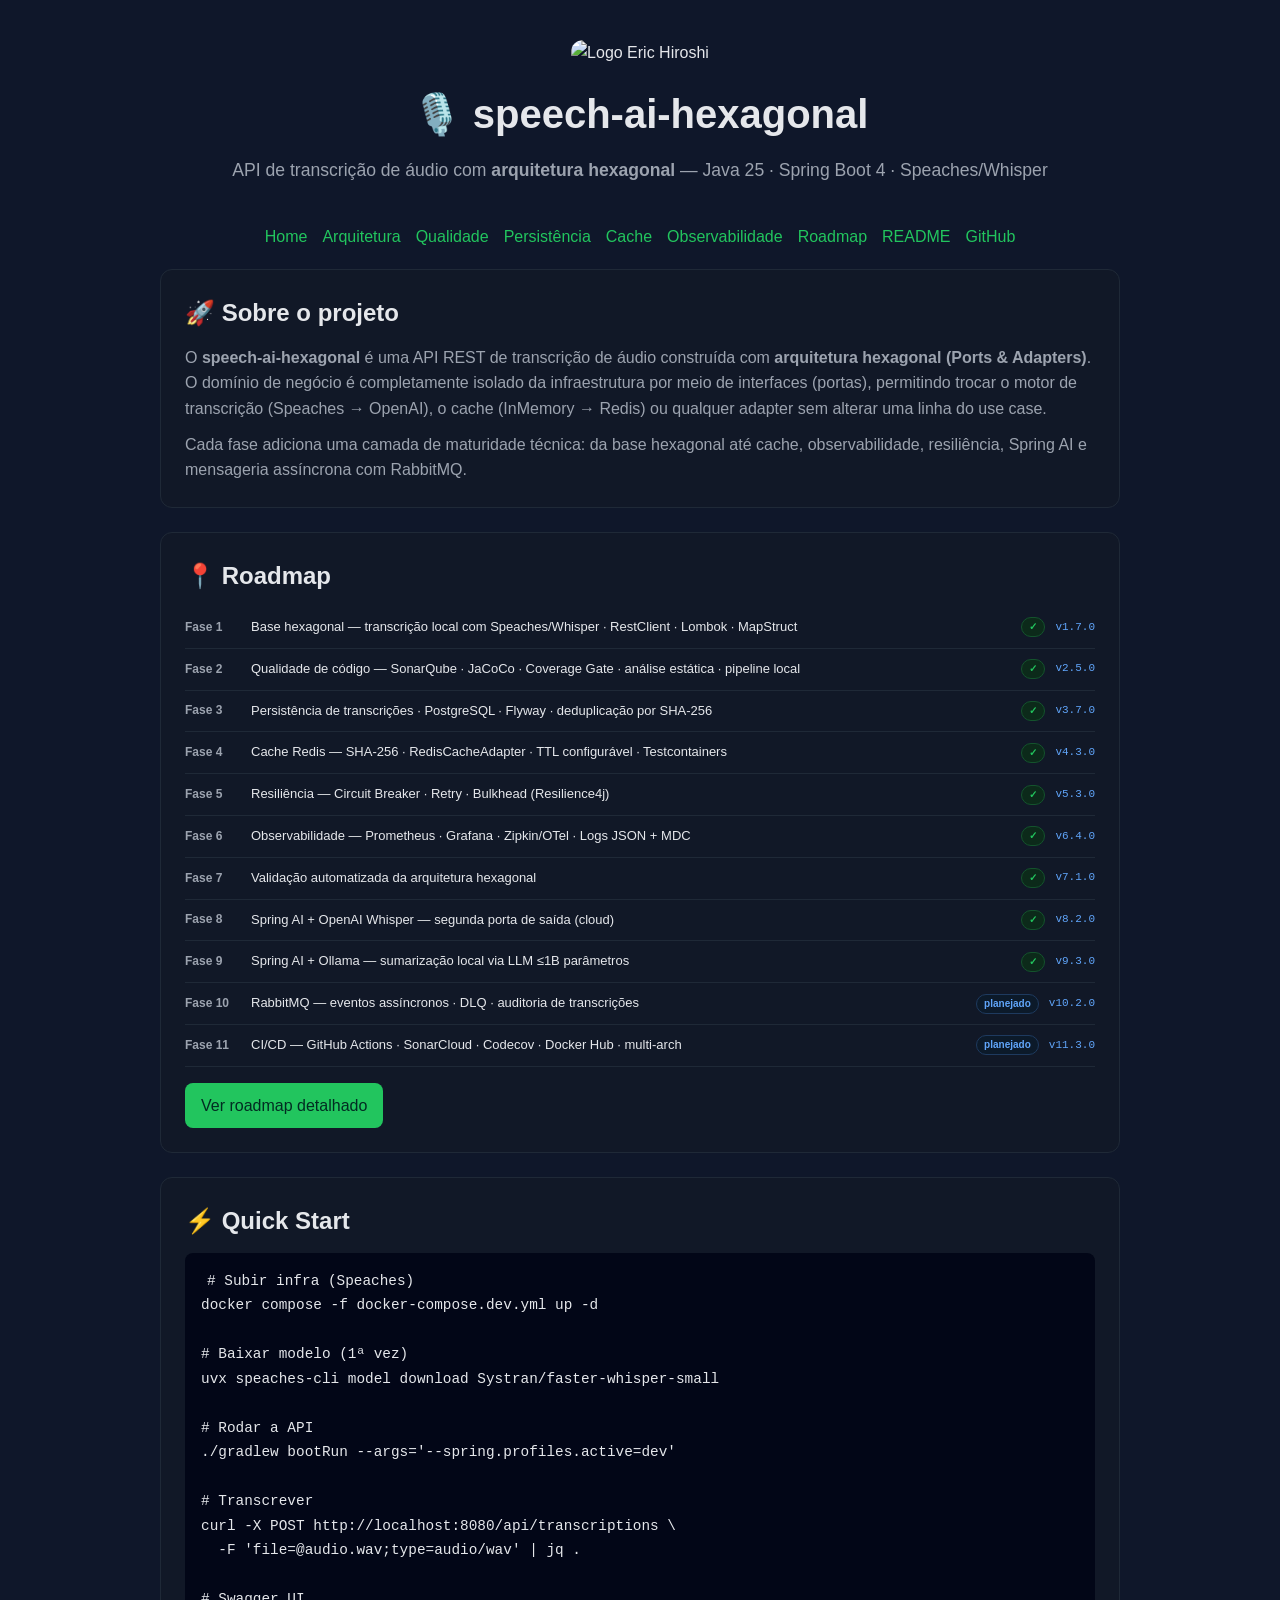
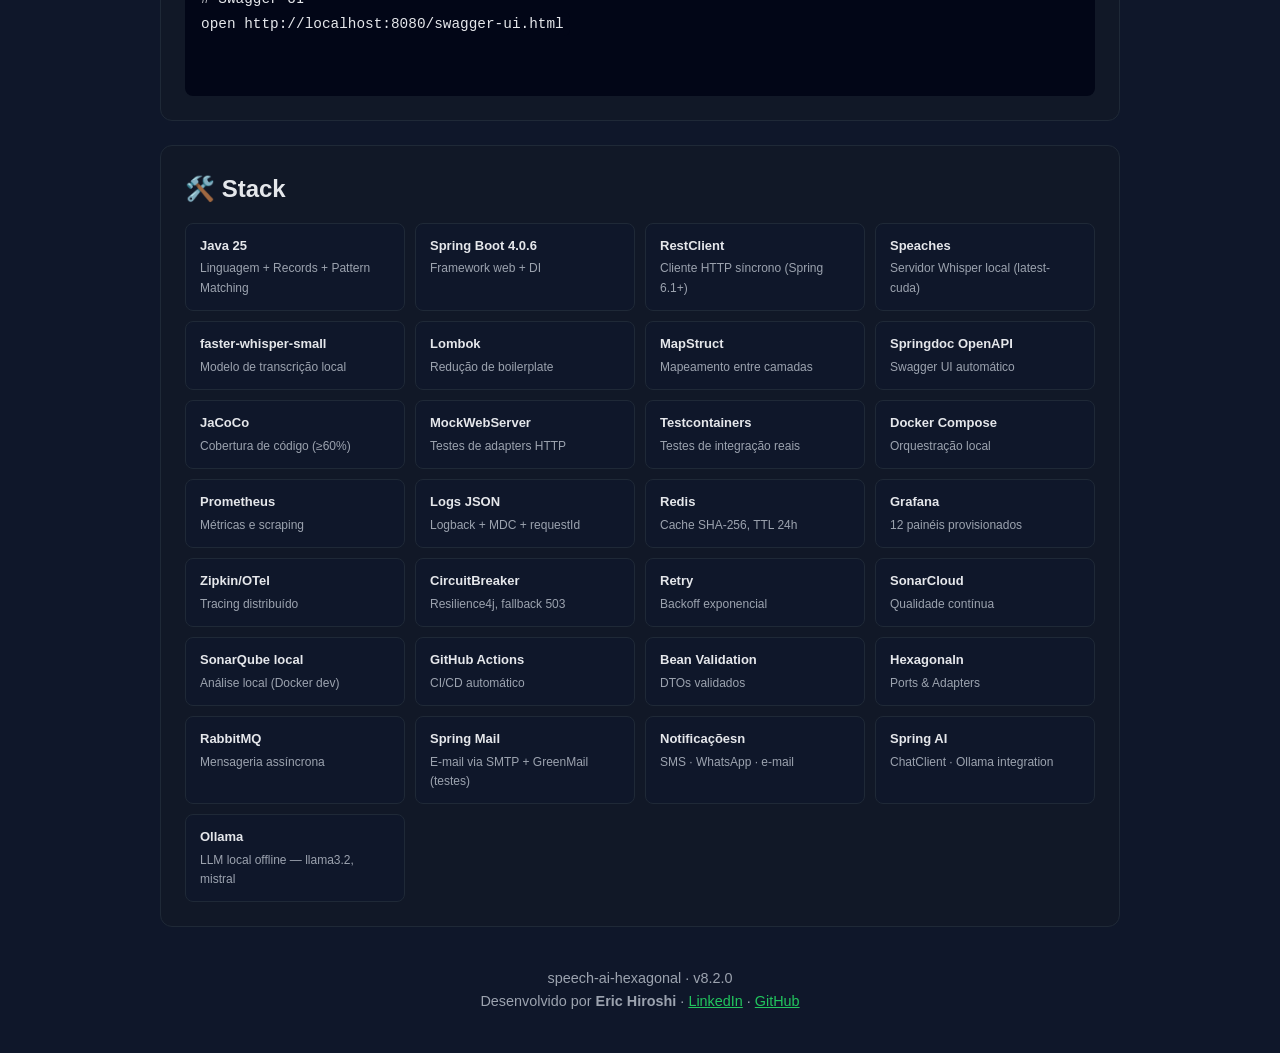
==== commit bf8adfd9: "feat(openai): implementar OpenAiSpeechAdapter com Spring AI Whisper-1 feat(config): adicionar seleçã" ====
--- a/docs/index.html
+++ b/docs/index.html
@@ -135,7 +135,7 @@
           Base hexagonal — transcrição local com Speaches/Whisper · RestClient · Lombok · MapStruct
         </span>
         <span class="badge done">✓</span>
-        <span class="phase-ver">v1.0.0</span>
+        <span class="phase-ver">v1.7.0</span>
       </div>
 
       <div class="phase-row">
@@ -144,7 +144,7 @@
           Qualidade de código — SonarQube · JaCoCo · Coverage Gate · análise estática · pipeline local
         </span>
         <span class="badge done">✓</span>
-        <span class="phase-ver">v2.6.0</span>
+        <span class="phase-ver">v2.5.0</span>
       </div>
 
       <div class="phase-row">
@@ -170,53 +170,62 @@
         <span class="phase-desc">
           Resiliência — Circuit Breaker · Retry · Bulkhead (Resilience4j)
         </span>
+        <span class="badge done">✓</span>
+        <span class="phase-ver">v5.3.0</span>
+      </div>
+
+      <div class="phase-row">
+        <span class="phase-num">Fase 6</span>
+        <span class="phase-desc">
+          Observabilidade — Prometheus · Grafana · Zipkin/OTel · Logs JSON + MDC
+        </span>
+        <span class="badge done">✓</span>
+        <span class="phase-ver">v6.4.0</span>
+      </div>
+
+      <div class="phase-row">
+        <span class="phase-num">Fase 7</span>
+        <span class="phase-desc">
+          Validação automatizada da arquitetura hexagonal
+        </span>
+        <span class="badge done">✓</span>
+        <span class="phase-ver">v7.1.0</span>
+      </div>
+
+      <div class="phase-row">
+        <span class="phase-num">Fase 8</span>
+        <span class="phase-desc">
+          Spring AI + OpenAI Whisper — segunda porta de saída (cloud)
+        </span>
+        <span class="badge done">✓</span>
+        <span class="phase-ver">v8.2.0</span>
+      </div>
+
+      <div class="phase-row">
+        <span class="phase-num">Fase 9</span>
+        <span class="phase-desc">
+          Spring AI + Ollama — sumarização local via LLM ≤1B parâmetros
+        </span>
+        <span class="badge done">✓</span>
+        <span class="phase-ver">v9.3.0</span>
+      </div>
+
+      <div class="phase-row">
+        <span class="phase-num">Fase 10</span>
+        <span class="phase-desc">
+          RabbitMQ — eventos assíncronos · DLQ · auditoria de transcrições
+        </span>
         <span class="badge planned">planejado</span>
-        <span class="phase-ver">v5.x</span>
-      </div>
-
-      <div class="phase-row">
-        <span class="phase-num">Fase 6</span>
-        <span class="phase-desc">
-          Observabilidade — Prometheus · Grafana · Zipkin/OTel · Logs JSON + MDC
+        <span class="phase-ver">v10.2.0</span>
+      </div>
+
+      <div class="phase-row">
+        <span class="phase-num">Fase 11</span>
+        <span class="phase-desc">
+          CI/CD — GitHub Actions · SonarCloud · Codecov · Docker Hub · multi-arch
         </span>
         <span class="badge planned">planejado</span>
-        <span class="phase-ver">v4.x</span>
-      </div>
-
-      <div class="phase-row">
-        <span class="phase-num">Fase 7</span>
-        <span class="phase-desc">
-          Spring AI + OpenAI Whisper — segunda porta de saída (cloud)
-        </span>
-        <span class="badge planned">planejado</span>
-        <span class="phase-ver">v6.x</span>
-      </div>
-
-      <div class="phase-row">
-        <span class="phase-num">Fase 8</span>
-        <span class="phase-desc">
-          Spring AI + Ollama — sumarização local via LLM ≤1B parâmetros
-        </span>
-        <span class="badge planned">planejado</span>
-        <span class="phase-ver">v7.x</span>
-      </div>
-
-      <div class="phase-row">
-        <span class="phase-num">Fase 9</span>
-        <span class="phase-desc">
-          RabbitMQ — eventos assíncronos · DLQ · auditoria de transcrições
-        </span>
-        <span class="badge planned">planejado</span>
-        <span class="phase-ver">v8.x</span>
-      </div>
-
-      <div class="phase-row">
-        <span class="phase-num">Fase 10</span>
-        <span class="phase-desc">
-          CI/CD — GitHub Actions · SonarCloud · Codecov · Docker Hub · multi-arch
-        </span>
-        <span class="badge planned">planejado</span>
-        <span class="phase-ver">v9.x</span>
+        <span class="phase-ver">v11.3.0</span>
       </div>
 
       <div class="actions" style="margin-top: 16px;">
@@ -369,12 +378,12 @@
     </section>
 
     <footer>
+      <p>speech-ai-hexagonal · v8.2.0</p>
       <p>Desenvolvido por <strong>Eric Hiroshi</strong> ·
         <a href="https://www.linkedin.com/in/eric-hiroshi/" style="color:var(--primary)">LinkedIn</a> ·
         <a href="https://github.com/erichiroshi" style="color:var(--primary)">GitHub</a>
       </p>
     </footer>
-    </footer>
   </div>
 </body>
 
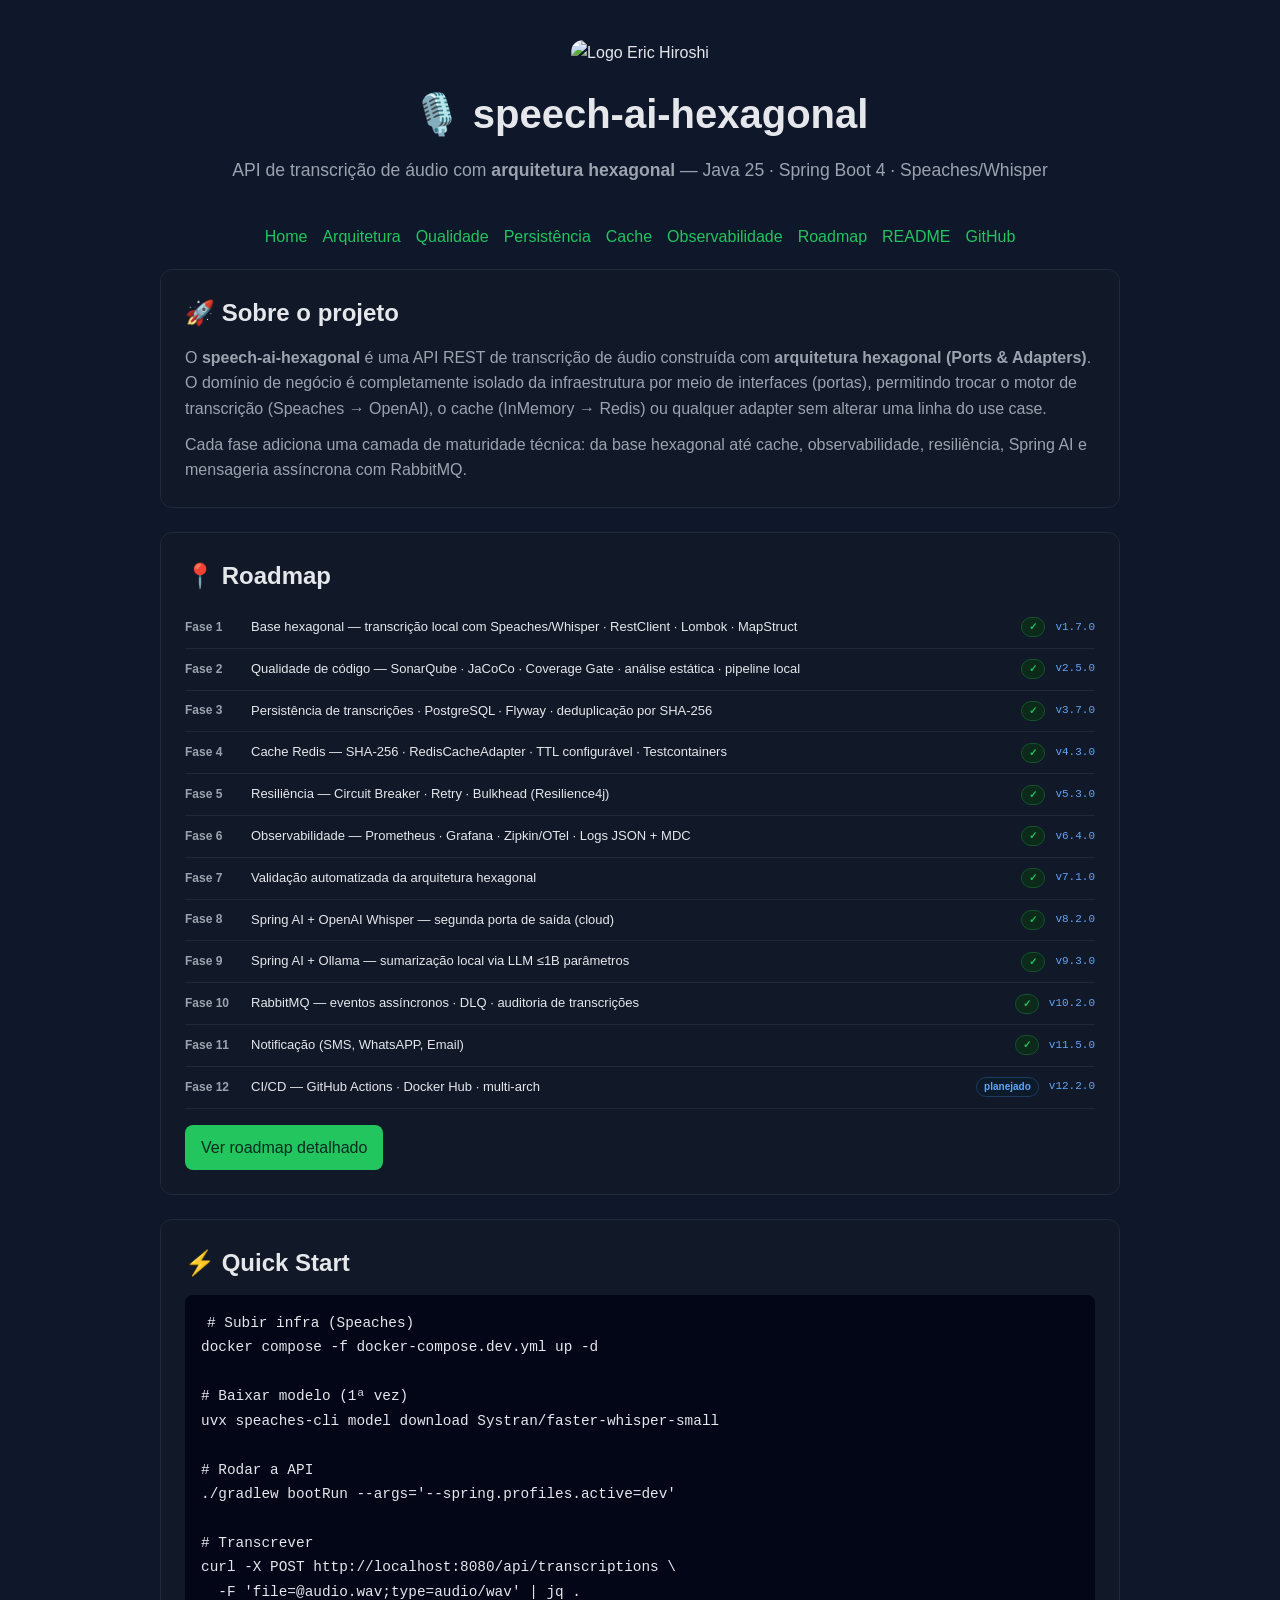
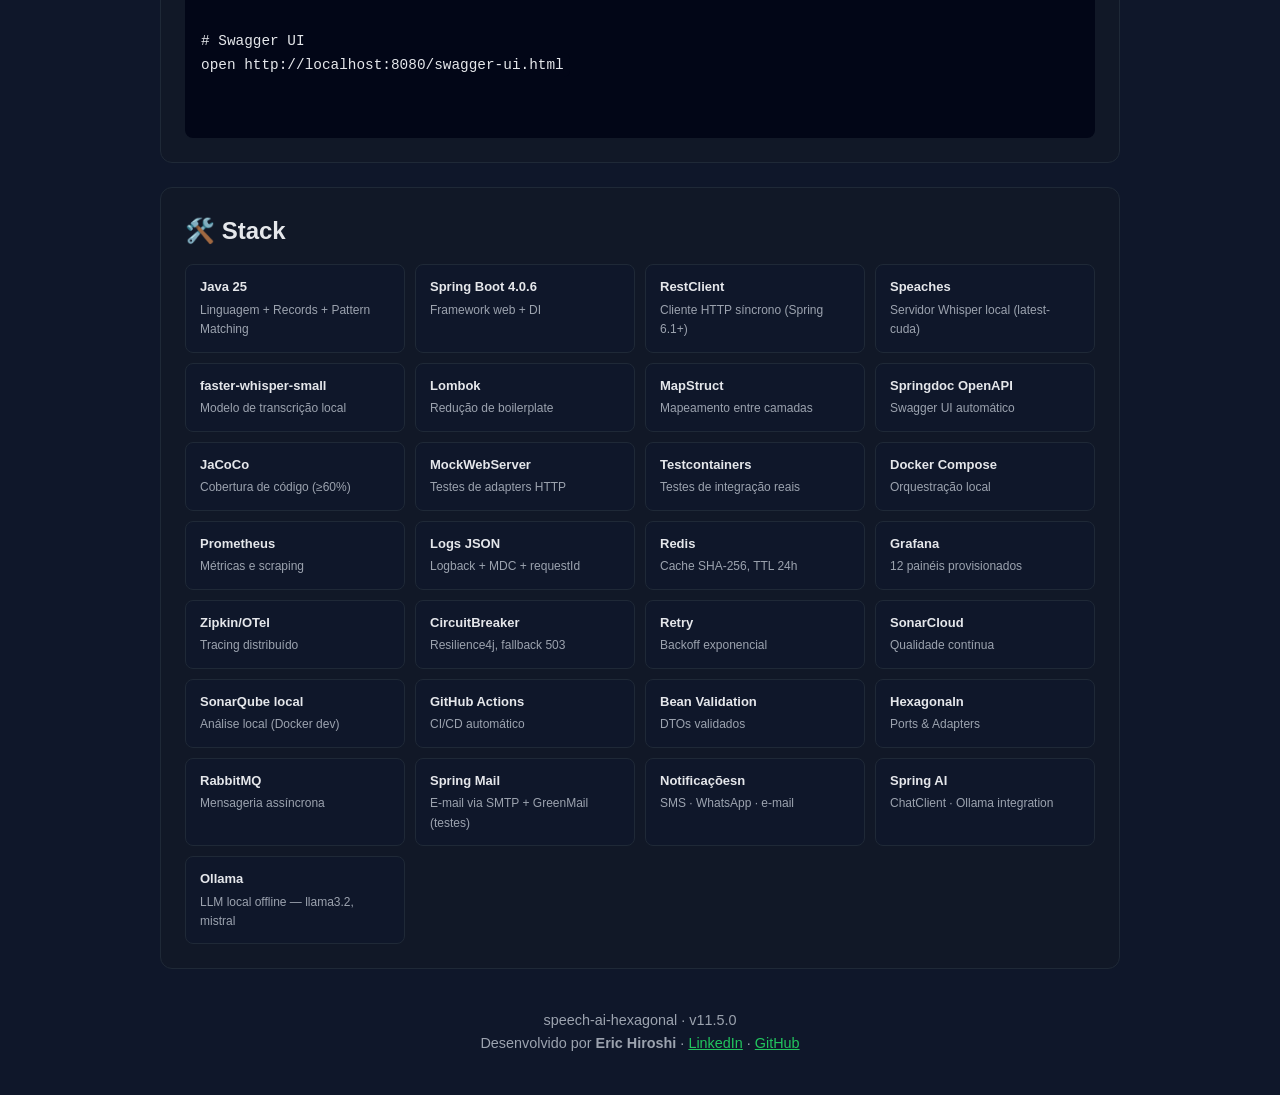
==== commit ecc9534c: "feat(notification): adicionar bounded context de notificações multicanal orientado a eventos feat(no" ====
--- a/docs/index.html
+++ b/docs/index.html
@@ -215,17 +215,26 @@
         <span class="phase-desc">
           RabbitMQ — eventos assíncronos · DLQ · auditoria de transcrições
         </span>
+        <span class="badge done">✓</span>
+        <span class="phase-ver">v10.2.0</span>
+      </div>
+
+      <div class="phase-row">
+        <span class="phase-num">Fase 11</span>
+        <span class="phase-desc">
+          Notificação (SMS, WhatsAPP, Email)
+        </span>
+        <span class="badge done">✓</span>
+        <span class="phase-ver">v11.5.0</span>
+      </div>
+
+      <div class="phase-row">
+        <span class="phase-num">Fase 12</span>
+        <span class="phase-desc">
+          CI/CD — GitHub Actions · Docker Hub · multi-arch
+        </span>
         <span class="badge planned">planejado</span>
-        <span class="phase-ver">v10.2.0</span>
-      </div>
-
-      <div class="phase-row">
-        <span class="phase-num">Fase 11</span>
-        <span class="phase-desc">
-          CI/CD — GitHub Actions · SonarCloud · Codecov · Docker Hub · multi-arch
-        </span>
-        <span class="badge planned">planejado</span>
-        <span class="phase-ver">v11.3.0</span>
+        <span class="phase-ver">v12.2.0</span>
       </div>
 
       <div class="actions" style="margin-top: 16px;">
@@ -378,7 +387,7 @@
     </section>
 
     <footer>
-      <p>speech-ai-hexagonal · v8.2.0</p>
+      <p>speech-ai-hexagonal · v11.5.0</p>
       <p>Desenvolvido por <strong>Eric Hiroshi</strong> ·
         <a href="https://www.linkedin.com/in/eric-hiroshi/" style="color:var(--primary)">LinkedIn</a> ·
         <a href="https://github.com/erichiroshi" style="color:var(--primary)">GitHub</a>
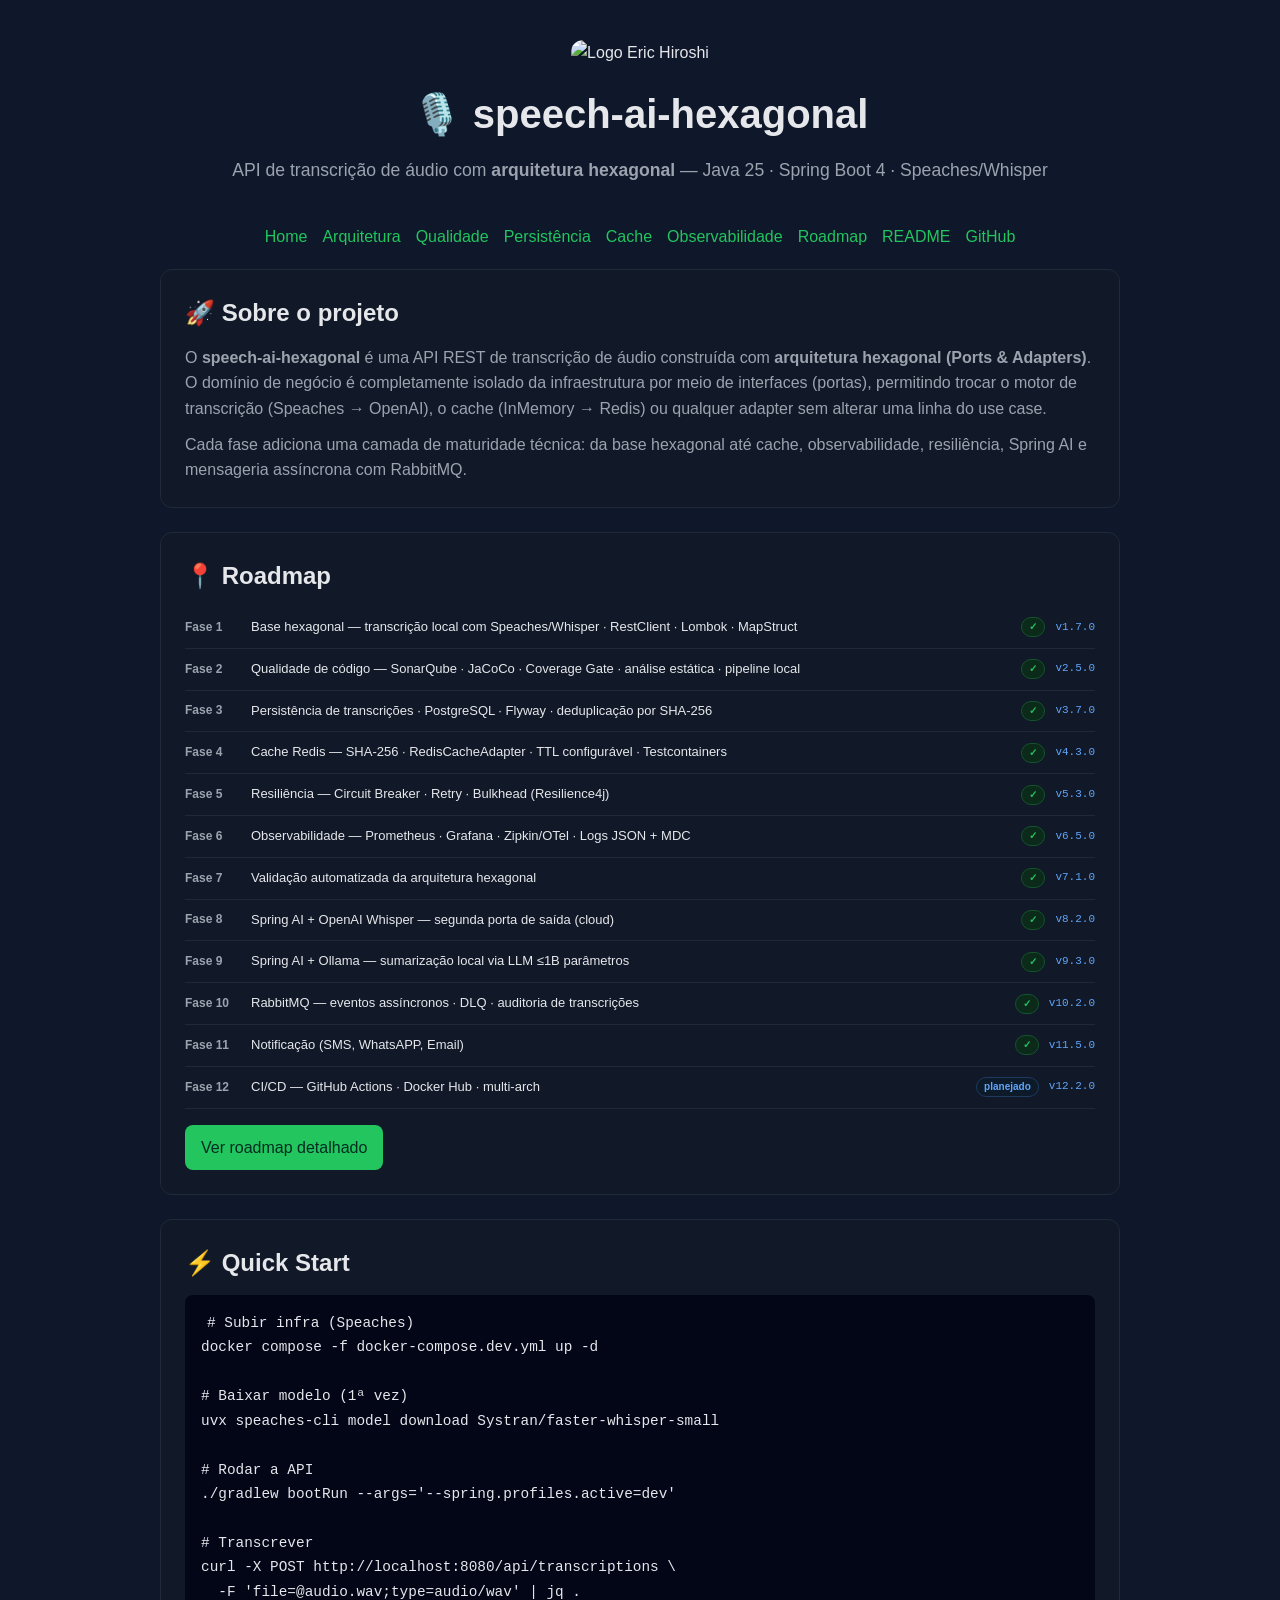
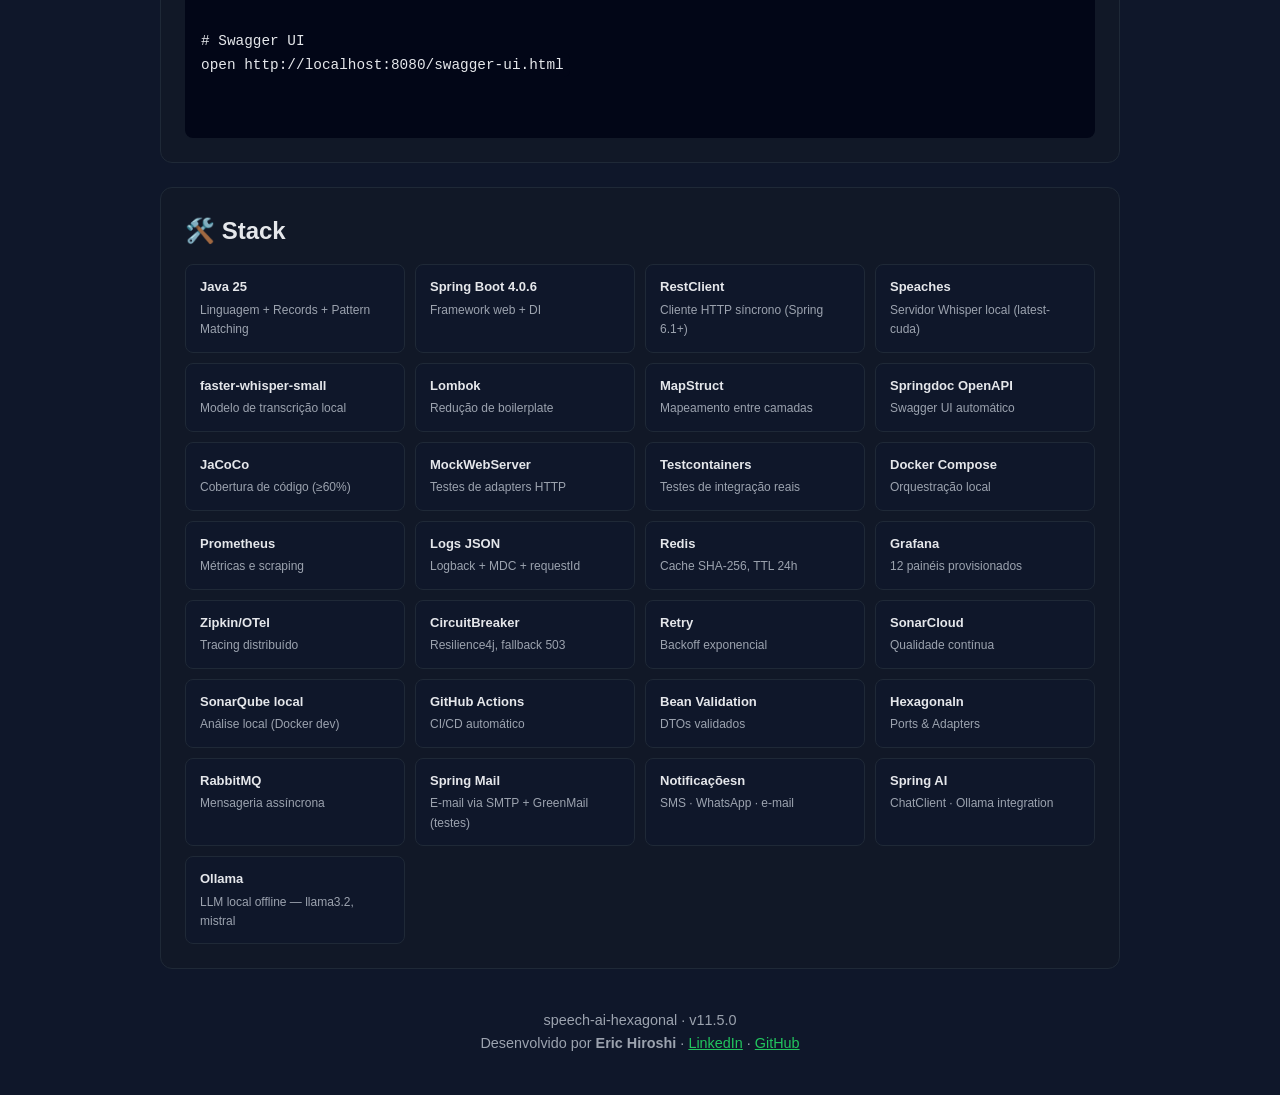
==== commit 5630669c: "refactor(project): consolidar ajustes de arquitetura, testes e documentação refactor(architecture): " ====
--- a/docs/index.html
+++ b/docs/index.html
@@ -180,7 +180,7 @@
           Observabilidade — Prometheus · Grafana · Zipkin/OTel · Logs JSON + MDC
         </span>
         <span class="badge done">✓</span>
-        <span class="phase-ver">v6.4.0</span>
+        <span class="phase-ver">v6.5.0</span>
       </div>
 
       <div class="phase-row">
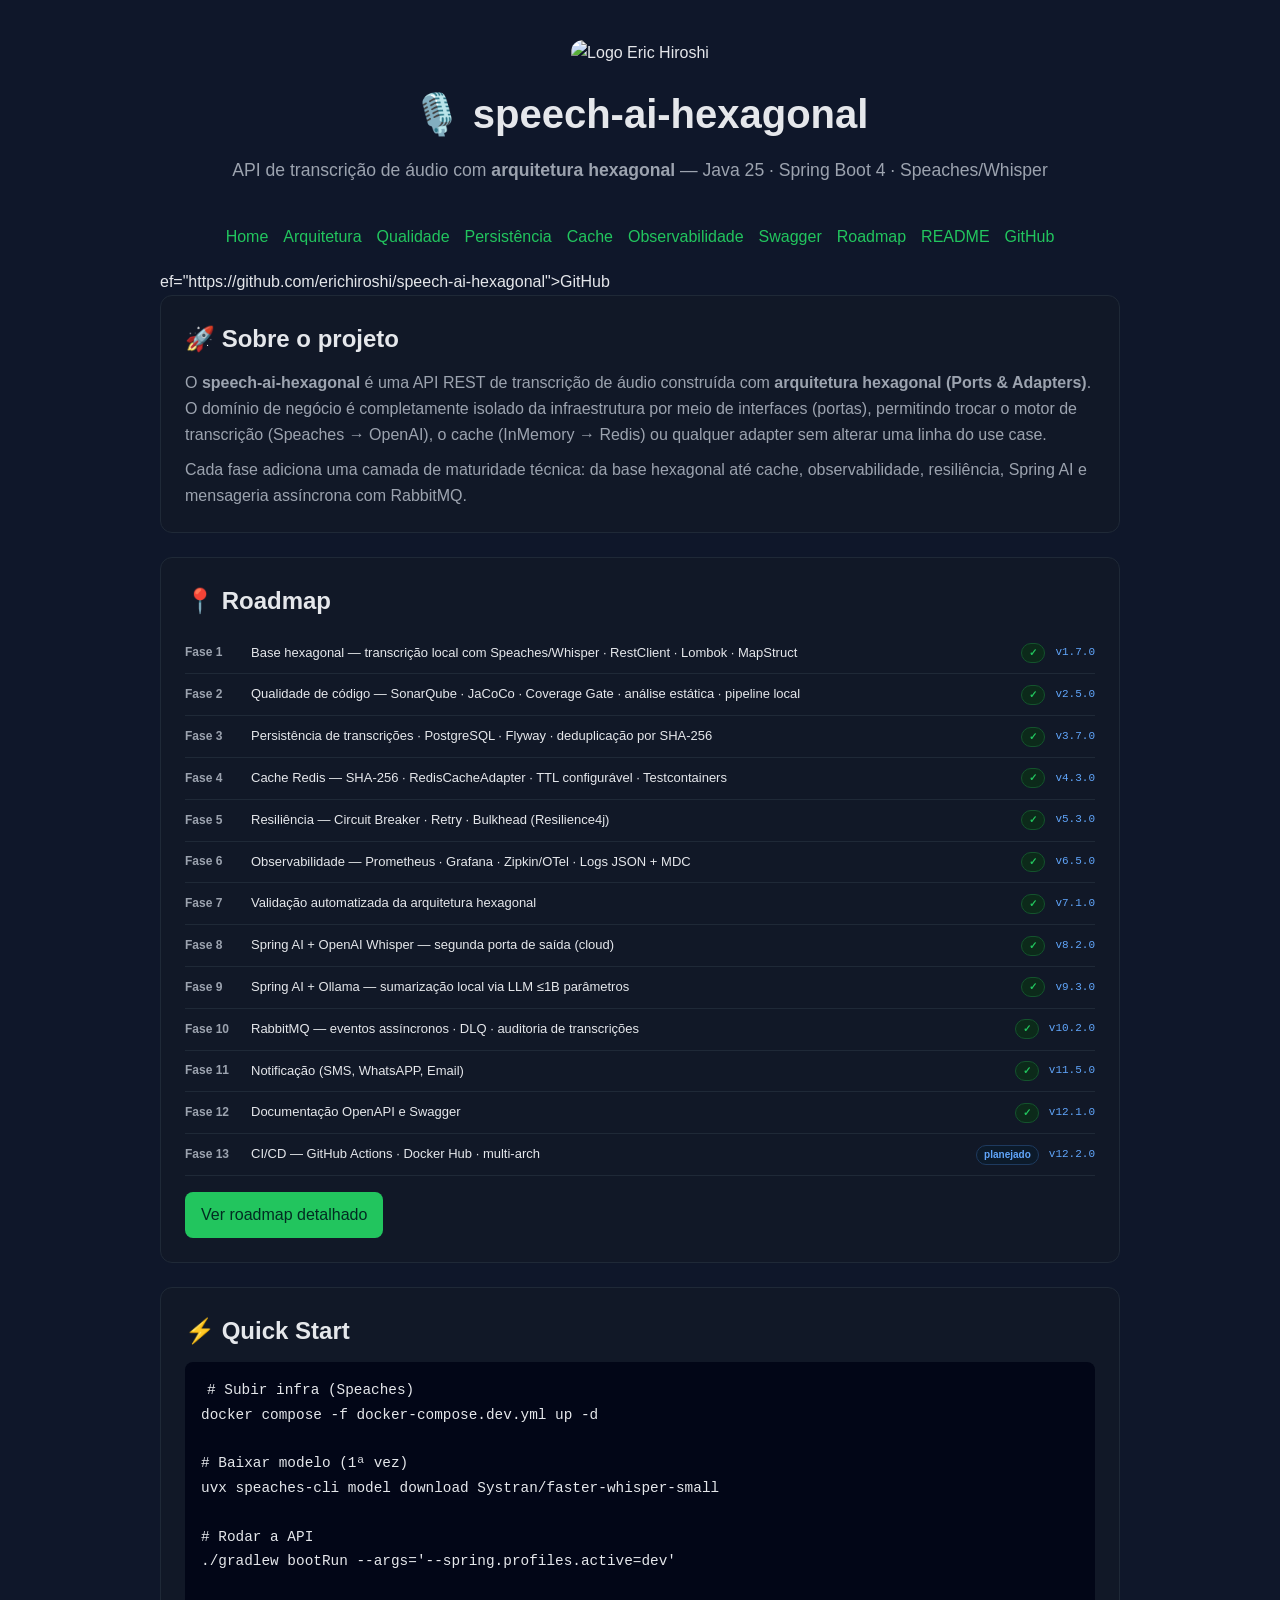
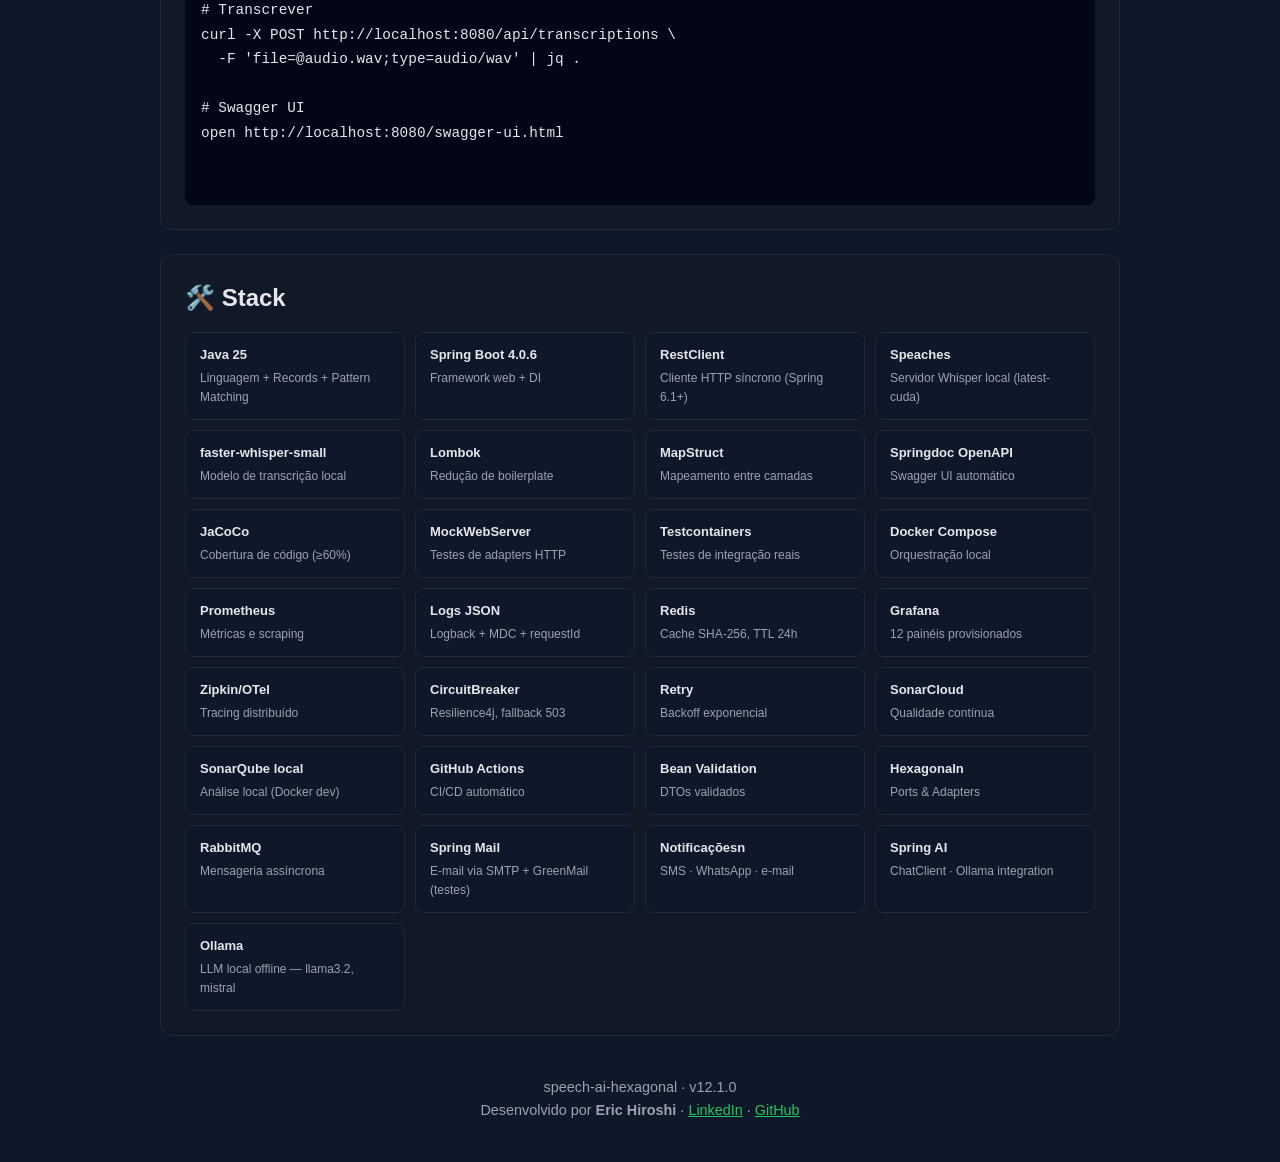
==== commit d10fa06f: "docs(openapi): adicionar SpringDoc OpenAPI e documentação desacoplada dos controllers feat(openapi):" ====
--- a/docs/index.html
+++ b/docs/index.html
@@ -106,9 +106,11 @@
       <a href="persistence.html">Persistência</a>
       <a href="cache.html">Cache</a>
       <a href="observability.html">Observabilidade</a>
+      <a href="swagger.html">Swagger</a>
       <a href="roadmap.html">Roadmap</a>
       <a href="https://github.com/erichiroshi/speech-ai-hexagonal/blob/main/README.md">README</a>
       <a href="https://github.com/erichiroshi/speech-ai-hexagonal">GitHub</a>
+    </nav>ef="https://github.com/erichiroshi/speech-ai-hexagonal">GitHub</a>
     </nav>
 
     <section class="card">
@@ -231,6 +233,15 @@
       <div class="phase-row">
         <span class="phase-num">Fase 12</span>
         <span class="phase-desc">
+          Documentação OpenAPI e Swagger
+        </span>
+        <span class="badge done">✓</span>
+        <span class="phase-ver">v12.1.0</span>
+      </div>
+
+      <div class="phase-row">
+        <span class="phase-num">Fase 13</span>
+        <span class="phase-desc">
           CI/CD — GitHub Actions · Docker Hub · multi-arch
         </span>
         <span class="badge planned">planejado</span>
@@ -387,7 +398,7 @@
     </section>
 
     <footer>
-      <p>speech-ai-hexagonal · v11.5.0</p>
+      <p>speech-ai-hexagonal · v12.1.0</p>
       <p>Desenvolvido por <strong>Eric Hiroshi</strong> ·
         <a href="https://www.linkedin.com/in/eric-hiroshi/" style="color:var(--primary)">LinkedIn</a> ·
         <a href="https://github.com/erichiroshi" style="color:var(--primary)">GitHub</a>
